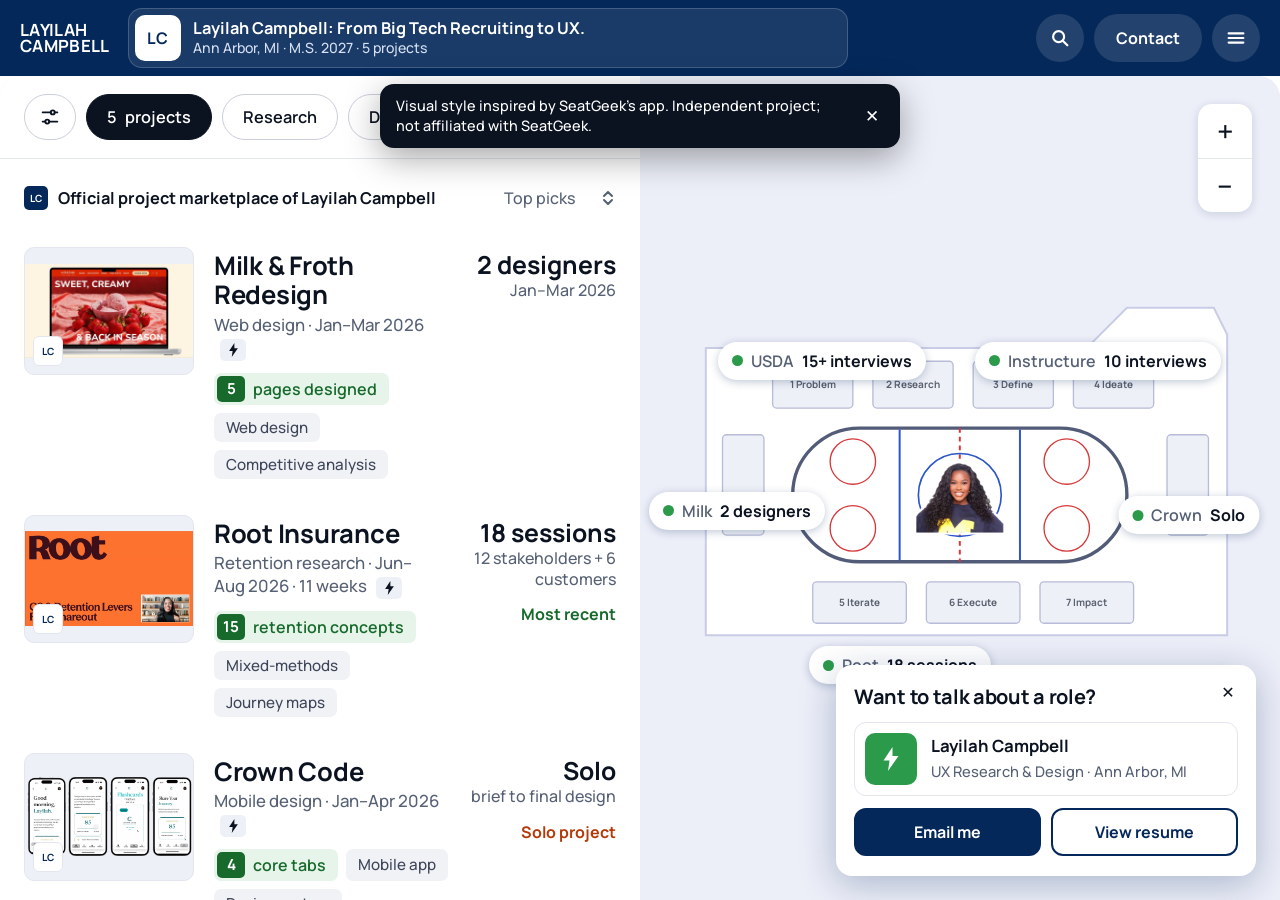
==== index.html @ 2d69c990 "Ticket-marketplace edition inspired by SeatGeek's event page Co-Authored-By: Claude Sonnet 5.5 <nore" ====
<!doctype html>
<html lang="en">
<head>
  <meta charset="utf-8">
  <meta name="viewport" content="width=device-width, initial-scale=1">
  <title>Layilah Campbell: UX Researcher &amp; Designer</title>
  <meta name="description" content="Five UX research and design case studies, shown frame by frame: Milk &amp; Froth, Root Insurance, Crown Code, USDA ACIR and Instructure ElevateED.">
  <meta property="og:type" content="website">
  <meta property="og:site_name" content="Layilah Campbell">
  <meta property="og:title" content="Layilah Campbell: UX Researcher &amp; Designer">
  <meta property="og:description" content="Five UX research and design case studies, shown frame by frame: Milk &amp; Froth, Root Insurance, Crown Code, USDA ACIR and Instructure ElevateED.">
  <meta property="og:image" content="https://layilahnasser.github.io/seatgeekportfolio/assets/img/og-card.jpg">
  <meta property="og:image:width" content="1200">
  <meta property="og:image:height" content="630">
  <meta property="og:image:alt" content="Layilah Campbell, UX research and design portfolio">
  <meta name="twitter:card" content="summary_large_image">
  <meta name="theme-color" content="#04285a">
  <link rel="icon" href="assets/favicon.svg" type="image/svg+xml">
  <link rel="stylesheet" href="css/styles.css">
</head>
<body data-page="home">
  <header id="hud" class="hud"></header>
  <main id="main" tabindex="-1"></main>
  <footer id="footer" class="footer"></footer>
  <script src="js/data.js"></script>
  <script src="js/inline.js"></script>
  <script src="js/main.js"></script>
  <script src="js/pages.js"></script>
</body>
</html>
---- css/styles.css ----
/* ==========================================================================
   Layilah Campbell: UX research and design portfolio
   A calm, neutral dark theme: charcoal surfaces, warm off-white text, one teal accent.
   Fonts (Manrope and Newsreader, SIL Open Font License) are hosted with the site.
   ========================================================================== */

@font-face { font-family: "Manrope"; src: url("../assets/fonts/Manrope-400.woff2") format("woff2"); font-weight: 400; font-display: swap; }
@font-face { font-family: "Manrope"; src: url("../assets/fonts/Manrope-500.woff2") format("woff2"); font-weight: 500; font-display: swap; }
@font-face { font-family: "Manrope"; src: url("../assets/fonts/Manrope-600.woff2") format("woff2"); font-weight: 600; font-display: swap; }
@font-face { font-family: "Manrope"; src: url("../assets/fonts/Manrope-700.woff2") format("woff2"); font-weight: 700; font-display: swap; }
@font-face { font-family: "Newsreader"; src: url("../assets/fonts/Newsreader-400.woff2") format("woff2"); font-weight: 400; font-display: swap; }
@font-face { font-family: "Newsreader"; src: url("../assets/fonts/Newsreader-500.woff2") format("woff2"); font-weight: 500; font-display: swap; }
@font-face { font-family: "Newsreader"; src: url("../assets/fonts/Newsreader-600.woff2") format("woff2"); font-weight: 600; font-display: swap; }

:root {
  --bg: #ffffff; --bg-2: #f6f7f8; --panel: #ffffff; --panel-2: #f6f7f8;
  --line: rgba(20, 23, 26, 0.12); --text: #14171a; --muted: #565d66;
  --pink: #0b6b66; --pink-strong: #0e7c76; --pink-soft: #0b5753;
  --cyan: #0b6b66; --blue: #0b6b66; --blue-strong: #0b5753; --lane-light: #2f6f6a;
  --gold: #b7791f; --wood-1: #d0915a; --wood-2: #8a5a2f;
  --strong: #14171a; --soft: #3a4048; --soft-2: #2a2f35; --bd: #dde0e4;
  --accent: #0b6b66; --gold-text: #7a4b00; --inset: #f6f7f8;
  --why-bg: #eef7f6; --why-bd: #b9dcd8; --why-label: #0b5753;
  --radius: 14px; --maxw: 1160px; --gutter: clamp(16px, 4vw, 40px);
  --font: "Manrope", system-ui, -apple-system, "Segoe UI", sans-serif;
  --script: "Newsreader", Georgia, "Times New Roman", serif;
  --serif: "Newsreader", Georgia, "Times New Roman", serif;
}

*,
*::before,
*::after { box-sizing: border-box; }

html { scroll-behavior: smooth; scroll-padding-top: 84px; }
@media (prefers-reduced-motion: reduce) {
  html { scroll-behavior: auto; }
  *, *::before, *::after { animation-duration: 0.001ms !important; animation-iteration-count: 1 !important; transition-duration: 0.001ms !important; }
}

body {
  margin: 0;
  font-family: var(--font);
  font-size: 17px;
  line-height: 1.6;
  color: var(--text);
  background-color: var(--bg);
  background-image: radial-gradient(ellipse 70% 40% at 50% -10%, rgba(106, 212, 201, 0.07), transparent 70%);
  background-attachment: fixed;
  overflow-x: hidden;
  -webkit-font-smoothing: antialiased;
}

img { max-width: 100%; display: block; }
a { color: var(--cyan); }
h1, h2, h3, h4 { line-height: 1.15; margin: 0 0 0.5em; font-weight: 700; letter-spacing: 0; }
/* Page titles use the logo's neon script */
h1 {
  font-family: var(--script); font-weight: 400; font-size: clamp(2.8rem, 6.5vw, 4.6rem); line-height: 1.05;
  color: var(--strong); -webkit-text-stroke: 0.07em var(--pink); paint-order: stroke fill; text-shadow: var(--neon-pink);
  padding: 0.05em 0.1em 0.1em 0; transform: rotate(-3deg); transform-origin: left center;
}
h1 .todo { -webkit-text-stroke: 0; text-shadow: none; }
h2 { font-size: clamp(1.6rem, 3.4vw, 2.4rem); }
h3 { font-size: 1.15rem; }
p { margin: 0 0 1em; }
.sr-only { position: absolute !important; width: 1px; height: 1px; padding: 0; margin: -1px; overflow: hidden; clip: rect(0, 0, 0, 0); white-space: nowrap; border: 0; }
:focus-visible { outline: 3px solid var(--cyan); outline-offset: 3px; border-radius: 6px; }
main { display: block; outline: none; }
main > * { width: min(var(--maxw), 100% - 2 * var(--gutter)); margin-inline: auto; }

.skip { position: absolute; left: -999px; top: 8px; background: var(--pink); color: var(--strong); padding: 8px 14px; border-radius: 8px; z-index: 100; }
.skip:focus { left: 8px; }

/* Placeholder text — remove by editing js/data.js */
.todo {
  outline: 1.5px dashed var(--pink);
  outline-offset: 1px;
  background: rgba(106, 212, 201, 0.09);
  color: var(--pink-soft);
  border-radius: 4px;
  padding: 0 4px;
}

/* ---------- Buttons, labels ---------- */
.btn {
  display: inline-flex; align-items: center; gap: 8px;
  padding: 12px 22px; border-radius: 999px;
  font: 700 1rem var(--font); text-decoration: none; cursor: pointer;
  border: 2px solid transparent; transition: transform 0.15s, box-shadow 0.2s, background 0.2s;
}
.btn:hover { transform: translateY(-2px); }
.btn--pink { background: var(--pink-strong); color: var(--strong); box-shadow: 0 0 0 0 rgba(106, 212, 201, 0.5), 0 8px 24px rgba(106, 212, 201, 0.35); }
.btn--pink:hover { box-shadow: 0 0 22px rgba(106, 212, 201, 0.7); }
.btn--ghost { border-color: var(--cyan); color: var(--cyan); background: transparent; }
.btn--ghost:hover { background: rgba(126, 224, 214, 0.1); }

.eyebrow { font-weight: 700; text-transform: uppercase; letter-spacing: 0.08em; font-size: 0.95rem; color: var(--cyan); -webkit-text-stroke: 0.12em #06201e; paint-order: stroke fill; text-shadow: 0 0 10px rgba(126, 224, 214, 0.45); margin-bottom: 0.6em; }
.lede { font-size: 1.15rem; color: var(--muted); max-width: 62ch; }
.h-sm { font-size: 1.2rem; text-transform: uppercase; letter-spacing: 0.1em; color: var(--pink-soft); margin: 0 0 1em; }
.h-sm--gap { margin-top: 1.8em; }

/* ---------- Top navigation ---------- */
.hud { position: sticky; top: 0; z-index: 50; padding: 10px var(--gutter); background: linear-gradient(rgba(13, 10, 20, 0.92), rgba(13, 10, 20, 0.75)); backdrop-filter: blur(8px); border-bottom: 1px solid var(--line); }
.hud-bar { display: flex; align-items: center; gap: 10px; max-width: var(--maxw); margin: 0 auto; }
.hud-links { display: flex; gap: 8px; list-style: none; margin: 0; padding: 0; overflow-x: auto; scrollbar-width: none; }
.hud-links::-webkit-scrollbar { display: none; }
.hud-pill {
  display: inline-block; white-space: nowrap; padding: 7px 16px; border-radius: 999px;
  font-weight: 700; font-size: 0.92rem; color: var(--strong); text-decoration: none;
  background: rgba(106, 212, 201, 0.16); border: 2px solid rgba(106, 212, 201, 0.7);
  transition: background 0.2s, border-color 0.2s;
}
.hud-pill:hover { background: rgba(106, 212, 201, 0.35); }
.hud-pill.is-active { background: var(--pink-strong); border-color: var(--pink); box-shadow: 0 0 14px rgba(106, 212, 201, 0.55); }
.hud-status { margin-left: auto; display: inline-flex; align-items: center; gap: 8px; white-space: nowrap; padding: 6px 14px; border-radius: 999px; font-weight: 700; font-size: 0.85rem; color: #f1d9a8; background: rgba(255, 176, 32, 0.12); border: 2px solid var(--gold); }
.hud-status .dot { width: 9px; height: 9px; border-radius: 50%; background: #3dff8b; box-shadow: 0 0 8px #3dff8b; }
@media (max-width: 720px) {
  .hud-status { display: none; }
  .hud { padding-inline: 12px; }
  .hud-bar, .hud-links { gap: 6px; }
  .hud-pill { padding: 5px 9px; font-size: 0.78rem; }
}

/* ---------- Logo (name + title) ---------- */
.logo {
  --size: 44px;
  font-size: var(--size);
  display: inline-grid; grid-template-columns: auto auto; grid-template-areas: "script mark" "title title";
  align-items: end; column-gap: 0.08em; text-decoration: none; line-height: 1;
}
.logo--sm { --size: 30px; }
.logo-script { grid-area: script; display: flex; flex-direction: column; transform: rotate(-8deg); transform-origin: left bottom; }
.logo-first, .logo-last {
  font-family: var(--script); color: var(--strong); font-weight: 400;
  -webkit-text-stroke: 0.075em var(--pink); paint-order: stroke fill; text-shadow: var(--neon-pink);
}
.logo-first { font-size: 0.48em; margin-left: 0.1em; margin-bottom: -0.12em; }
.logo-last { font-size: 1em; padding-right: 0.05em; }
.logo-mark { grid-area: mark; width: 1.15em; height: auto; align-self: center; filter: drop-shadow(0 0 0.06em rgba(106, 212, 201, 0.6)); }
.logo-title {
  grid-area: title; justify-self: end; margin-top: 0.05em;
  font: 700 0.27em/1 var(--font); letter-spacing: 0.02em; text-transform: uppercase; color: var(--cyan);
  -webkit-text-stroke: 0.14em #06201e; paint-order: stroke fill; text-shadow: 0 0 0.3em rgba(126, 224, 214, 0.55);
}

/* ---------- Profile card: photo, school and program ---------- */
.player-card {
  position: relative; margin: 0; width: 100%; max-width: 340px; padding: 14px 16px 34px; text-align: center;
  border-radius: 26px; background: linear-gradient(180deg, #f6f7f8, #f6f7f8);
  border: 3px solid var(--cyan);
  box-shadow: 0 0 0 1px rgba(126, 224, 214, 0.35), 0 0 26px rgba(126, 224, 214, 0.55), 0 0 80px rgba(126, 224, 214, 0.22), inset 0 0 24px rgba(126, 224, 214, 0.14);
}
.pc-school { display: flex; align-items: center; gap: 10px; margin: 0 0 12px; font-weight: 700; font-size: 1.05rem; color: var(--strong); }
.pc-school::before, .pc-school::after { content: ""; flex: 1; height: 2px; background: var(--pink); box-shadow: 0 0 8px var(--pink); }
.pc-photo { aspect-ratio: 1 / 1; overflow: hidden; border: 3px solid var(--pink); border-radius: 14px; background: #f6f7f8; box-shadow: 0 0 16px rgba(106, 212, 201, 0.5); }
.pc-photo img { width: 100%; height: 100%; object-fit: cover; object-position: 50% 25%; }
.pc-info { display: flex; flex-direction: column; gap: 2px; margin-top: 12px; }
.pc-info strong { font-size: 1.15rem; color: var(--strong); }
.pc-info span { font-size: 0.82rem; color: var(--soft); line-height: 1.35; }
.pc-ball { position: absolute; right: -36px; bottom: -44px; width: 76px; height: 76px; filter: drop-shadow(0 8px 12px rgba(0, 0, 0, 0.65)); }
.player-card--about { justify-self: center; max-width: 320px; margin: 0 22px 22px 0; }

/* ---------- Home hero (banner: name + headline left, player card + lane right) ---------- */
.hero {
  position: relative; isolation: isolate; display: grid; grid-template-columns: 1.1fr 0.9fr; align-items: center; gap: 28px;
  min-height: 620px; margin-top: 20px; padding: clamp(28px, 4.5vw, 56px); border-radius: 28px; overflow: hidden;
  border: 1px solid rgba(255, 255, 255, 0.1);
  background:
    radial-gradient(ellipse 60% 70% at 14% 42%, rgba(60, 140, 130, 0.3), transparent 70%),
    linear-gradient(105deg, #f6f7f8 0%, #f6f7f8 55%, #f6f7f8 100%);
}
.hero::before { /* speed streaks behind the headline */
  content: ""; position: absolute; inset: 0; z-index: -1; pointer-events: none;
  background:
    linear-gradient(90deg, transparent, rgba(106, 212, 201, 0.38) 45%, transparent 90%) 8% 56% / 62% 2px no-repeat,
    linear-gradient(90deg, transparent, rgba(60, 140, 130, 0.34) 50%, transparent) 22% 64% / 55% 3px no-repeat,
    linear-gradient(90deg, transparent, rgba(106, 212, 201, 0.25) 50%, transparent) 4% 72% / 60% 1px no-repeat,
    linear-gradient(90deg, transparent, rgba(106, 212, 201, 0.3) 40%, transparent) 30% 38% / 50% 2px no-repeat,
    linear-gradient(90deg, transparent, rgba(60, 140, 130, 0.28) 50%, transparent) 10% 84% / 45% 1px no-repeat;
}
.hero-bg { position: absolute; inset: 0; z-index: -1; overflow: hidden; }
.hero-lane { position: absolute; inset: 0; perspective: 760px; perspective-origin: 90% 0%; }
.hero-lane-plane { position: absolute; left: 93%; bottom: -150px; width: 420px; margin-left: -210px; height: 1250px; transform-origin: 50% 100%; transform: rotateX(70deg); transform-style: preserve-3d; }
.hero-lane-plane::after { content: ""; position: absolute; inset: 0; pointer-events: none; background: linear-gradient(to bottom, rgba(10, 12, 15, 0.85), transparent 14%); }
.hero-lane .pin-spot { width: 18px; height: 18px; left: calc(50% + var(--x) * 30px - 9px); bottom: calc(100% - 230px + var(--r) * 64px - 9px); }
.hero-lane .pin-wrap { width: 54px; height: 158px; left: calc(50% + var(--x) * 30px - 27px); bottom: calc(100% - 230px + var(--r) * 64px); transform: rotateX(-70deg); }
.hero-stats { display: flex; flex-direction: column; margin: 0 0 18px; font: italic 500 0.95rem var(--font); color: rgba(255, 255, 255, 0.9); line-height: 1.5; }
.hero-copy { position: relative; z-index: 2; }
.hero-title {
  max-width: 13em; margin: 0.45em 0 0.4em; padding: 0; transform: none; -webkit-text-stroke: 0; paint-order: normal;
  font-family: var(--font); font-weight: 700; font-size: clamp(2.1rem, 4.7vw, 3.5rem); line-height: 1.08; letter-spacing: 0;
  color: var(--cyan); text-shadow: 0 0 24px rgba(126, 224, 214, 0.3);
}
.hero-tagline { font-size: clamp(1.05rem, 1.7vw, 1.2rem); max-width: 34em; color: var(--strong); margin: 0; }
.hero-ctas { display: flex; flex-wrap: wrap; gap: 12px; margin-top: 1.5em; }
.hero-scene { position: relative; z-index: 2; display: flex; justify-content: center; padding: 0 clamp(70px, 12vw, 150px) 22px 0; }
/* the logo on the hero is just the neon name; the title lives on the player card */
.logo--xl { --size: clamp(54px, 8.4vw, 98px); }
.logo--xl .logo-mark, .logo--xl .logo-title { display: none; }
.logo--xl .logo-script { align-items: flex-start; }
.logo--xl .logo-first { font-size: 0.9em; margin: 0 0 -0.12em 0.05em; }
.logo--xl .logo-last { margin-left: 0.32em; }

@media (max-width: 900px) {
  .hero { grid-template-columns: 1fr; min-height: 0; gap: 36px; padding-bottom: 48px; }
  .hero-bg { top: 52%; } /* keep the lane (and pins) clear of the text on small screens */
  .hero-lane-plane { left: 50%; width: 360px; margin-left: -180px; bottom: -200px; }
  .hero-scene { padding: 0 22px 22px 0; }
}

/* ---------- Sections ---------- */
.section { padding: 56px 0; }
.section-head { margin-bottom: 26px; }
.section-head h2 { margin-bottom: 0.3em; }
.narrow { max-width: 760px; }
.prose p { font-size: 1.1rem; }

/* ---------- Project table (Project / Focus / Approach / Case study) ---------- */
.scoreboard {
  --cols: minmax(270px, 2.2fr) 1.1fr 1.5fr 200px;
  background: linear-gradient(180deg, var(--inset), #f6f7f8); border: 2px solid var(--bd); border-radius: 18px; overflow: hidden;
  box-shadow: 0 20px 60px rgba(0, 0, 0, 0.5), 0 0 40px rgba(60, 140, 130, 0.15);
}
.sb-head, .sb-row { display: grid; grid-template-columns: var(--cols); align-items: center; }
.sb-head { background: rgba(10, 12, 15, 0.85); color: var(--muted); font-size: 0.8rem; text-transform: uppercase; letter-spacing: 0.1em; font-weight: 700; border-bottom: 1px solid var(--line); }
.sb-head > span { padding: 14px 16px; }
.sb-h { display: flex; flex-direction: column; align-items: center; gap: 4px; border-left: 1px solid var(--line); }
.sb-h b { display: grid; place-items: center; width: 26px; height: 26px; border: 2px solid var(--pink); border-radius: 6px; color: var(--strong); font-size: 0.85rem; box-shadow: 0 0 8px rgba(106, 212, 201, 0.5); }
.sb-h small { font-size: 0.72rem; color: var(--strong); letter-spacing: 0.08em; }
.sb-list { list-style: none; margin: 0; padding: 0; }
.sb-row { text-decoration: none; color: var(--text); border-top: 1px solid var(--line); transition: background 0.18s; }
.sb-list li:first-child .sb-row { border-top: 0; }
.sb-list li:nth-child(odd) .sb-row { background: rgba(255, 255, 255, 0.025); }
.sb-row:hover, .sb-row:focus-visible { background: var(--blue-strong); outline: none; }
.sb-row:focus-visible { box-shadow: inset 0 0 0 3px var(--cyan); }
.sb-row > span { padding: 14px 16px; }
.sb-project { display: flex; align-items: center; gap: 14px; }
.sb-ball { flex: none; width: 34px; height: 34px; transition: transform 0.7s cubic-bezier(0.25, 0.6, 0.35, 1); }
.sb-row:hover .sb-ball { transform: translateX(8px) rotate(34deg); } /* rolls sideways: rotation = distance / radius */
.sb-num { flex: none; font-size: 1.25rem; min-width: 1.6em; }
.sb-title { display: flex; flex-direction: column; line-height: 1.3; min-width: 0; }
.sb-title strong { font-size: 1.08rem; }
.sb-title small { color: var(--muted); font-size: 0.88rem; }
.sb-row:hover .sb-title small { color: var(--strong); }
.sb-cell { font-size: 0.98rem; line-height: 1.35; border-left: 1px solid var(--line); align-self: stretch; display: flex; align-items: center; }
.sb-go { display: flex; justify-content: center; }
.sb-btn { display: inline-flex; gap: 8px; align-items: center; white-space: nowrap; padding: 9px 18px; border: 2px solid var(--cyan); border-radius: 999px; color: var(--strong); font-weight: 700; font-size: 0.92rem; transition: background 0.18s, color 0.18s; }
.sb-row:hover .sb-btn { background: #fff; color: #0f1114; border-color: #fff; }
.sb-foot { display: flex; gap: 14px; align-items: center; padding: 12px 18px; font-size: 0.85rem; color: var(--muted); background: rgba(10, 12, 15, 0.85); border-top: 1px solid var(--line); }
.sb-pins { color: var(--pink); letter-spacing: 1px; font-size: 0.7rem; white-space: nowrap; }
@media (max-width: 900px) {
  .sb-head { display: none; }
  .sb-row { grid-template-columns: 1fr; gap: 0; }
  .sb-row > span { padding: 6px 16px; }
  .sb-project { padding-top: 14px !important; }
  .sb-cell { border-left: 0; display: block; font-size: 0.92rem; color: var(--muted); }
  .sb-cell::before { content: attr(data-label) ": "; color: var(--strong); font-weight: 700; }
  .sb-row:hover .sb-cell { color: var(--strong); }
  .sb-go { justify-content: flex-start; padding-bottom: 14px !important; }
  .sb-pins { display: none; }
}

/* ---------- Home link tiles ---------- */
.tablet-row { display: grid; grid-template-columns: repeat(4, 1fr); gap: 14px; }
.tablet {
  display: flex; flex-direction: column; gap: 2px; padding: 18px 18px 20px; border-radius: 14px; text-decoration: none; color: var(--text);
  background: linear-gradient(160deg, #eef0f2, var(--inset)); border: 2px solid var(--bd); transform: perspective(600px) rotateY(0deg);
  transition: transform 0.2s, border-color 0.2s, box-shadow 0.2s;
}
.tablet:hover { border-color: var(--pink); box-shadow: 0 0 20px rgba(106, 212, 201, 0.3); transform: translateY(-3px); }
.tablet-k { font-size: 0.75rem; text-transform: uppercase; letter-spacing: 0.1em; color: var(--pink); font-weight: 700; }
.tablet strong { font-size: 1.3rem; }
.tablet span:last-child { color: var(--muted); font-size: 0.92rem; }
@media (max-width: 860px) { .tablet-row { grid-template-columns: repeat(2, 1fr); } }

/* ---------- Generic page head ---------- */
.page-head { padding: 64px 0 16px; }
.page-head--split { display: grid; grid-template-columns: 1.3fr 0.7fr; gap: 32px; align-items: center; }
.page-head--row { display: flex; flex-wrap: wrap; justify-content: space-between; align-items: flex-end; gap: 20px; }
@media (max-width: 760px) { .page-head--split { grid-template-columns: 1fr; }  }

/* ---------- About ---------- */
.card-grid { display: grid; grid-template-columns: repeat(3, 1fr); gap: 16px; }
.card { padding: 22px; background: var(--panel); border: 1px solid var(--line); border-radius: var(--radius); }
.card p { color: var(--muted); margin: 0; }
.card-k { font-size: 0.85rem; text-transform: uppercase; letter-spacing: 0.08em; font-weight: 700; color: var(--pink) !important; margin-bottom: 6px !important; }
.card-v { font-size: 1.5rem; margin: 0 0 8px; }
.h-md { font-size: clamp(1.5rem, 3vw, 2rem); margin-bottom: 18px; }
.lede--big { font-size: clamp(1.25rem, 2.4vw, 1.6rem); color: var(--text); line-height: 1.4; max-width: 30ch; }
.about-p { color: var(--muted); max-width: 56ch; font-size: 1.08rem; }
.tool-row { display: flex; flex-wrap: wrap; gap: 10px; list-style: none; padding: 0; margin: 0 0 22px; }
.tool-row li { padding: 8px 18px; border-radius: 999px; font-weight: 700; background: var(--panel-2); border: 2px solid var(--cyan); }
.cap-grid { display: grid; grid-template-columns: repeat(2, 1fr); gap: 16px; }
.cap { padding: 22px 24px; background: var(--panel); border: 1px solid var(--line); border-top: 4px solid var(--pink); border-radius: var(--radius); }
.cap h3 { margin-bottom: 8px; }
.cap p { margin: 0; color: var(--muted); }
@media (max-width: 700px) { .cap-grid { grid-template-columns: 1fr; } }
.card-num { display: inline-block; font-weight: 700; color: var(--pink); margin-bottom: 8px; }
.cta-band { display: flex; flex-wrap: wrap; align-items: center; justify-content: space-between; gap: 16px; padding: 28px 32px; margin-block: 24px 64px; border-radius: 18px; background: linear-gradient(90deg, rgba(106, 212, 201, 0.15), rgba(126, 224, 214, 0.1)); border: 1px solid var(--line); }
.cta-band p { margin: 0; font-size: 1.25rem; font-weight: 700; }
@media (max-width: 860px) { .card-grid { grid-template-columns: 1fr; } }

/* ---------- Work ---------- */
.rack { display: grid; grid-template-columns: repeat(auto-fill, minmax(320px, 1fr)); gap: 20px; }
.rack-card { display: flex; flex-direction: column; text-decoration: none; color: var(--text); background: var(--panel); border: 2px solid var(--bd); border-radius: 18px; overflow: hidden; transition: transform 0.2s, border-color 0.2s, box-shadow 0.2s; }
.rack-card:hover, .rack-card:focus-visible { transform: translateY(-4px); border-color: var(--ball); box-shadow: 0 0 26px color-mix(in srgb, var(--ball) 40%, transparent); outline: none; }
.rack-media { position: relative; aspect-ratio: 16 / 9; display: grid; place-items: center; background: radial-gradient(circle at 50% 120%, color-mix(in srgb, var(--ball) 45%, transparent), transparent 60%), var(--inset); }
.rack-media img { position: absolute; inset: 0; width: 100%; height: 100%; object-fit: cover; }
.rack-ball { width: 96px; height: 96px; position: relative; filter: drop-shadow(0 10px 18px rgba(0, 0, 0, 0.6)); transition: transform 0.8s cubic-bezier(0.25, 0.6, 0.35, 1); }
.rack-media img + .rack-ball { position: absolute; right: 14px; bottom: 14px; width: 52px; height: 52px; }
.rack-card:hover .rack-ball { transform: translateX(26px) rotate(31deg); }
.rack-body { padding: 18px 20px 22px; display: flex; flex-direction: column; flex: 1; }
.rack-body h2 { font-size: 1.4rem; margin-bottom: 0.25em; }
.rack-body > p { color: var(--muted); }
.rack-lane { font-size: 0.78rem; text-transform: uppercase; letter-spacing: 0.1em; font-weight: 700; color: var(--ball) !important; margin-bottom: 4px; }
.rack-meta { display: flex; gap: 22px; margin: 4px 0 16px; font-size: 0.9rem; }
.rack-meta dt { color: var(--muted); font-size: 0.75rem; text-transform: uppercase; letter-spacing: 0.08em; }
.rack-meta dd { margin: 0; }
.rack-go { margin-top: auto; font-weight: 700; color: var(--cyan); }
.tags { display: flex; flex-wrap: wrap; gap: 6px; list-style: none; padding: 0; margin: 0 0 12px; }
.tags li { font-size: 0.8rem; font-weight: 600; padding: 3px 10px; border-radius: 999px; background: rgba(255, 255, 255, 0.07); border: 1px solid var(--line); }

/* ---------- Resume ---------- */
.resume-grid { display: grid; grid-template-columns: 1.6fr 0.9fr; gap: 40px; }
.timeline { list-style: none; margin: 0 0 40px; padding: 0 0 0 22px; border-left: 3px solid var(--bd); }
.timeline > li { position: relative; padding: 0 0 26px; }
.timeline > li::before { content: ""; position: absolute; left: -32px; top: 4px; width: 17px; height: 17px; border-radius: 50%; background: var(--pink); box-shadow: 0 0 10px var(--pink); border: 3px solid var(--bg); }
.tl-head { display: flex; flex-wrap: wrap; justify-content: space-between; gap: 6px 16px; }
.tl-head h3, .tl-head h4 { margin: 0; font-size: 1.15rem; }
.tl-dates { font-size: 0.88rem; color: var(--muted); font-weight: 600; }
.tl-org { color: var(--cyan); font-weight: 600; margin: 2px 0 8px; }
.timeline ul { margin: 0; padding-left: 20px; color: var(--muted); }
.skills { align-self: start; position: sticky; top: 90px; padding: 22px; background: var(--panel); border: 1px solid var(--line); border-radius: var(--radius); }
.skill-block h3 { font-size: 0.95rem; margin-bottom: 8px; }
@media (max-width: 860px) { .resume-grid { grid-template-columns: 1fr; } .skills { position: static; } }

/* ---------- Contact ---------- */
.contact-list { margin: 28px 0 0; display: grid; gap: 12px; }
.contact-list > div { display: grid; grid-template-columns: 96px 1fr; gap: 12px; align-items: baseline; padding-bottom: 12px; border-bottom: 1px solid var(--line); }
.contact-list dt { color: var(--muted); font-size: 0.85rem; text-transform: uppercase; letter-spacing: 0.08em; font-weight: 700; }
.contact-list dd { margin: 0; }
.contact-list a { font-weight: 600; word-break: break-word; }

/* ---------- Case study ---------- */
.case-hero { padding: 40px 0 10px; }
.back { display: inline-block; margin-bottom: 24px; font-weight: 700; text-decoration: none; }
.case-title { display: flex; gap: 22px; align-items: center; }
.case-ball { width: 84px; height: 84px; flex: none; filter: drop-shadow(0 0 18px color-mix(in srgb, var(--ball) 60%, transparent)); }
.case-title h1 { margin-bottom: 0.15em; }
.case-meta { display: grid; grid-template-columns: repeat(4, 1fr); gap: 1px; margin: 28px 0; background: var(--line); border-radius: 14px; overflow: hidden; border: 1px solid var(--line); }
.case-meta > div { padding: 14px 16px; background: var(--panel); }
.case-meta dt { font-size: 0.75rem; text-transform: uppercase; letter-spacing: 0.1em; color: var(--muted); font-weight: 700; }
.case-meta dd { margin: 2px 0 0; font-weight: 600; }
@media (max-width: 760px) { .case-meta { grid-template-columns: repeat(2, 1fr); } .case-ball { width: 56px; height: 56px; } }

.case-layout { display: block; padding-bottom: 60px; }

.case-body { min-width: 0; }
.frame { padding: 8px 0 48px; }
.frame + .frame { border-top: 1px solid var(--line); padding-top: 40px; }
.frame-head { display: flex; align-items: center; gap: 14px; flex-wrap: wrap; margin-bottom: 14px; }
.frame-head h2 { margin: 0; }
.frame-no { font-size: 0.75rem; text-transform: uppercase; letter-spacing: 0.1em; font-weight: 700; padding: 4px 10px; border-radius: 8px; color: #0f1114; background: var(--ball); }
.frame h3 { margin-top: 1.4em; color: var(--pink-soft); }
.frame p { max-width: 70ch; }
.callout { font-size: 1.25rem; font-weight: 600; padding: 18px 22px; border-radius: 12px; border-left: 5px solid var(--ball); background: var(--panel); max-width: none !important; }
.method-grid, .decision-grid { display: grid; grid-template-columns: repeat(auto-fit, minmax(220px, 1fr)); gap: 14px; margin: 18px 0; }
.method, .decision { padding: 18px; background: var(--panel); border: 1px solid var(--line); border-radius: 12px; }
.method h3 { margin: 0 0 6px; font-size: 1rem; color: var(--text); }
.method p, .decision p { margin: 0; color: var(--muted); font-size: 0.95rem; }
.decision h4 { margin: 0 0 6px; }
.insights { padding-left: 0; list-style: none; counter-reset: ins; display: grid; gap: 10px; }
.insights li { counter-increment: ins; position: relative; padding: 12px 16px 12px 52px; background: var(--panel); border-radius: 10px; }
.insights li::before { content: counter(ins); position: absolute; left: 14px; top: 11px; width: 26px; height: 26px; display: grid; place-items: center; border-radius: 50%; background: var(--pink-strong); font-weight: 700; font-size: 0.85rem; }
.two-col { display: grid; grid-template-columns: 1fr 1fr; gap: 24px; }
@media (max-width: 760px) { .two-col { grid-template-columns: 1fr; } }
.iterations { list-style: none; padding: 0; margin: 0; display: grid; gap: 22px; }
.iteration { display: grid; grid-template-columns: 1fr 1.1fr; gap: 22px; align-items: start; padding: 18px; background: var(--panel); border-radius: 14px; border: 1px solid var(--line); }
.iteration h3 { margin-top: 0; }
.iteration .shot { margin: 0; }
@media (max-width: 760px) { .iteration { grid-template-columns: 1fr; } }
.shots { display: grid; grid-template-columns: repeat(auto-fit, minmax(260px, 1fr)); gap: 16px; }
.results { display: grid; grid-template-columns: repeat(auto-fit, minmax(150px, 1fr)); gap: 12px; margin-bottom: 20px; }
.result { padding: 18px; border-radius: 12px; text-align: center; background: linear-gradient(160deg, rgba(60, 140, 130, 0.35), rgba(60, 140, 130, 0.1)); border: 1px solid rgba(60, 140, 130, 0.6); }
.result strong { display: block; font-size: 1.8rem; font-weight: 700; }
.result span { color: var(--muted); font-size: 0.85rem; }

.shot { margin: 20px 0; }
.shot img { border-radius: 12px; border: 1px solid var(--line); width: 100%; }
.shot figcaption { margin-top: 8px; font-size: 0.85rem; color: var(--muted); }
.shot-ph { aspect-ratio: 16 / 9; display: grid; place-content: center; text-align: center; gap: 4px; border-radius: 12px; border: 2px dashed rgba(255, 255, 255, 0.16); background: repeating-linear-gradient(135deg, rgba(255, 255, 255, 0.02) 0 12px, transparent 12px 24px), #14171b; color: var(--muted); }
.shot-ph span { font-weight: 700; color: var(--pink-soft); }
.shot-ph small { font-size: 0.8rem; }
.shot--empty figcaption { display: none; }
.shot--hero .shot-ph { aspect-ratio: 21 / 9; }


@media (max-width: 900px) {
        }

/* ---------- Footer ---------- */
.footer { border-top: 1px solid var(--line); padding: 30px var(--gutter) 40px; margin-top: 30px; background: rgba(10, 12, 15, 0.6); }
.footer-inner { max-width: var(--maxw); margin: 0 auto; display: flex; flex-wrap: wrap; align-items: center; justify-content: space-between; gap: 16px; }
.footer p { margin: 0; color: var(--muted); font-size: 0.88rem; }
.footer-links { display: flex; gap: 16px; }

/* ---------- About: story frames ---------- */
.h1-sub { font-size: 0.5em; white-space: nowrap; }
.frame-pill { display: inline-block; margin-bottom: 10px; padding: 4px 12px; border-radius: 8px; font-size: 0.78rem; font-weight: 700; text-transform: uppercase; letter-spacing: 0.1em; color: #0f1114; background: var(--pink); }
.narrow-wide { max-width: 860px; margin-left: max(var(--gutter), calc((100% - var(--maxw)) / 2)); margin-right: auto; }
.path-lead { margin: 0 0 6px; color: var(--muted); font-size: 1.1rem; }
.path-quote { margin: 0 0 18px; padding: 6px 0 6px 24px; border-left: 5px solid var(--pink); }
.path-quote p { margin: 0; font-size: clamp(1.5rem, 3.4vw, 2.3rem); line-height: 1.2; font-weight: 700; color: var(--strong); }
.path-turn { font-size: clamp(1.15rem, 2vw, 1.4rem); color: var(--cyan); font-weight: 600; max-width: 32em; }
.path-extra { color: var(--muted); font-size: 1.08rem; max-width: 40em; }
.edu-grid { display: grid; grid-template-columns: repeat(2, 1fr); gap: 16px; }
.edu { padding: 24px; background: var(--panel); border: 1px solid var(--line); border-top: 4px solid var(--cyan); border-radius: var(--radius); }
.edu h3 { font-size: 1.4rem; margin-bottom: 4px; }
.edu-program { color: var(--cyan); font-weight: 600; margin-bottom: 12px; }
.edu p:last-child { margin: 0; color: var(--muted); }
.more-grid { display: grid; grid-template-columns: repeat(3, 1fr); gap: 16px; margin-bottom: 16px; }
.more { padding: 22px 24px; background: var(--panel); border: 1px solid var(--line); border-radius: var(--radius); }
.more-v { margin: 0; font-size: clamp(2.2rem, 4vw, 3rem); line-height: 1; font-weight: 700; color: var(--cyan); text-shadow: 0 0 18px rgba(126, 224, 214, 0.35); }
.more h3 { margin: 6px 0 8px; font-size: 1.15rem; }
.more p:last-child { margin: 0; color: var(--muted); }
.league { position: relative; display: grid; grid-template-columns: minmax(200px, 0.8fr) 1.2fr; gap: 0; overflow: hidden; border-radius: 20px; background: linear-gradient(120deg, #eef0f2, var(--inset)); border: 2px solid var(--pink); box-shadow: 0 0 30px rgba(106, 212, 201, 0.25); }
.league-photo { margin: 0; min-height: 260px; }
.league-photo img { width: 100%; height: 100%; object-fit: cover; }
.league-body { position: relative; align-self: center; padding: 28px 32px; }
.league-body h3 { font-size: clamp(1.4rem, 2.6vw, 1.9rem); }
.league-body p { color: var(--text); max-width: 32em; }
.league-tie { color: var(--pink-soft) !important; font-weight: 600; margin-bottom: 0; }
.league-ball { position: absolute; right: 22px; bottom: 18px; width: 48px; height: 48px; }
.cta-actions { display: flex; flex-wrap: wrap; gap: 12px; }
@media (max-width: 860px) {
  .edu-grid, .more-grid { grid-template-columns: 1fr; }
  .league { grid-template-columns: 1fr; }
  .league-photo { min-height: 0; aspect-ratio: 16 / 10; }
  .league-body { padding: 22px; }
  .league-ball { display: none; }
}

.path-bridge { margin: 0 0 18px; font-size: 1.15rem; color: var(--strong); font-weight: 600; max-width: 34em; }

/* ---------- Journey map (About, Frame 1) ---------- */
.jmap-wrap { position: relative; margin: 8px 0 28px; }
.jmap { list-style: none; margin: 0; padding: 0; display: grid; grid-template-columns: repeat(var(--n), 1fr); grid-template-rows: auto 110px auto; column-gap: 14px; }
.jline { grid-column: 1 / -1; grid-row: 2; list-style: none; pointer-events: none; z-index: 0; }
.jline svg { display: block; width: 100%; height: 100%; }
.path-section .path-lead, .path-section .path-quote, .path-section .path-bridge, .path-section .path-turn, .path-section .path-extra { max-width: 860px; }
.jstep { display: contents; }
.jcard {
  position: relative; grid-column: var(--i); align-self: stretch; padding: 16px 16px 18px; border-radius: 14px;
  background: var(--panel); border: 1px solid var(--line); border-top: 4px solid var(--pink);
}
.jcard h3 { margin: 0 0 4px; font-size: 1.08rem; color: var(--strong); }
.jorg { margin: 0 0 8px !important; color: var(--cyan); font-weight: 700; font-size: 0.88rem; }
.jcard p:last-child { margin: 0; color: var(--muted); font-size: 0.9rem; line-height: 1.5; }
.jstep--up .jcard { grid-row: 1; margin-bottom: 12px; }
.jstep--down .jcard { grid-row: 3; margin-top: 12px; }
.jstep--up .jcard::after, .jstep--down .jcard::before { content: ""; position: absolute; left: 50%; width: 14px; height: 14px; margin-left: -7px; background: var(--panel); border: 1px solid var(--line); transform: rotate(45deg); }
.jstep--up .jcard::after { bottom: -8px; border-top: 0; border-left: 0; }
.jstep--down .jcard::before { top: -11px; border-bottom: 0; border-right: 0; border-top: 4px solid var(--pink); border-left: 1px solid var(--line); background: var(--panel); }
.jmark { grid-column: var(--i); grid-row: 2; position: relative; z-index: 1; }
.jdot { position: absolute; left: 50%; width: 36px; height: 36px; margin: -18px 0 0 -18px; display: grid; place-items: center; border-radius: 50%; background: #fff; border: 5px solid var(--pink-strong); box-shadow: 0 0 14px rgba(106, 212, 201, 0.6); font-style: normal; }
.jdot b { font-size: 0.85rem; color: #0f1114; }
.jstep--up .jdot { top: 30%; }
.jstep--down .jdot { top: 70%; }
.jstep--now .jdot { border-color: var(--cyan); box-shadow: 0 0 16px rgba(126, 224, 214, 0.7); }
@media (max-width: 1100px) and (min-width: 761px) {
  .jmap { column-gap: 8px; grid-template-rows: auto 90px auto; }
  .jcard { padding: 12px 10px 14px; }
  .jcard h3 { font-size: 0.95rem; }
  .jorg { font-size: 0.78rem; margin-bottom: 6px !important; }
  .jcard p:last-child { font-size: 0.78rem; line-height: 1.45; }
  .jdot { width: 30px; height: 30px; margin: -15px 0 0 -15px; border-width: 4px; }
}
@media (max-width: 760px) {
  .jline { display: none; }
  .jmap { display: block; position: relative; padding-left: 52px; }
  .jmap::before { content: ""; position: absolute; left: 17px; top: 6px; bottom: 6px; width: 5px; border-radius: 3px; background: linear-gradient(to bottom, var(--pink), var(--cyan)); }
  .jstep { display: flex; flex-direction: column; position: relative; margin-bottom: 18px; }
  .jstep .jcard { margin: 0 !important; }
  .jstep .jcard::before, .jstep .jcard::after { display: none; }
  .jmark { display: contents; }
    .jdot { top: 30px !important; left: -33px; }
}

/* ---------- Frame strip (case study progress scorecard) ---------- */
.fstrip-nav { position: sticky; top: 59px; z-index: 6; margin: 6px 0 26px; }
.fstrip { list-style: none; margin: 0; padding: 0; display: grid; grid-template-columns: repeat(7, 1fr); border: 2px solid var(--bd); border-radius: 14px; overflow: hidden; background: #ffffff; box-shadow: 0 8px 24px rgba(0, 0, 0, 0.45); }
.fcell { border-left: 1px solid var(--line); }
.fcell:first-child { border-left: 0; }
.fcell a { display: block; text-align: center; text-decoration: none; color: var(--muted); }
.fn { display: block; padding: 6px 4px; font-size: 0.76rem; text-transform: uppercase; letter-spacing: 0.06em; font-weight: 700; background: #0f1114; white-space: nowrap; overflow: hidden; text-overflow: ellipsis; }
.fm { display: grid; place-items: center; height: 44px; font-weight: 700; font-size: 1.5rem; }
.fcell[data-state="todo"] .fm::before { content: "\2013"; color: #7b8088; }
.fcell[data-state="done"] .fm::before { content: "X"; color: var(--pink); text-shadow: 0 0 10px rgba(106, 212, 201, 0.6); }
.fcell[data-state="done"] a { color: var(--strong); }
.fcell[data-state="now"] { background: var(--blue-strong); }
.fcell[data-state="now"] .fn { background: #0a4f4b; color: var(--strong); }
.fcell[data-state="now"] .fm::before { content: "\25B8"; color: var(--strong); font-size: 1.2rem; }
.fcell a:hover { background: rgba(255, 255, 255, 0.06); }
.fcell[data-state="now"] a:hover { background: transparent; }
@media (max-width: 700px) { .fl { display: none; } .fn { font-size: 0.85rem; } .fm { height: 36px; } }

/* ---------- Next-project panel (end of a case study) ---------- */
.strike-panel { position: relative; overflow: hidden; margin-top: 28px; padding: 44px 24px 38px; text-align: center; border-radius: 22px; border: 2px solid var(--pink); background: radial-gradient(ellipse 60% 90% at 50% 0%, rgba(106, 212, 201, 0.28), transparent 70%), var(--inset); box-shadow: 0 0 34px rgba(106, 212, 201, 0.3); }
.strike-panel .sp-big { margin: 0; font-family: var(--script); font-weight: 400; font-size: clamp(3.6rem, 10vw, 6.4rem); line-height: 1; color: var(--strong); -webkit-text-stroke: 0.07em var(--pink); paint-order: stroke fill; text-shadow: var(--neon-pink), 0 0 50px var(--pink); padding: 0 0.1em 0.08em; transform: scale(0.85); transition: transform 0.45s cubic-bezier(0.2, 1.6, 0.4, 1); }
.strike-panel p { margin: 10px auto 22px; color: var(--soft-2); font-size: 1.1rem; max-width: 40em; }
.sp-btns { display: flex; gap: 12px; justify-content: center; flex-wrap: wrap; }
.strike-panel.is-hit .sp-big { transform: scale(1) rotate(-3deg); }
@media (prefers-reduced-motion: reduce) { .strike-panel .sp-big { transition: none; } }

/* ---------- Stat readouts under the home photo card ---------- */
.hero-card-col { display: flex; flex-direction: column; align-items: stretch; width: 100%; max-width: 340px; }
.statbar { display: grid; grid-auto-flow: column; grid-auto-columns: 1fr; margin: 30px 0 0; border: 2px solid var(--bd); border-radius: 14px; overflow: hidden; background: #ffffff; }
.statbar-i { padding: 12px 8px; text-align: center; border-left: 1px solid var(--line); }
.statbar-i:first-child { border-left: 0; }
.statbar dd { margin: 0; font-size: 1.6rem; font-weight: 700; line-height: 1.1; color: var(--cyan); text-shadow: 0 0 12px rgba(126, 224, 214, 0.4); }
.statbar dt { margin-top: 2px; font-size: 0.7rem; text-transform: uppercase; letter-spacing: 0.08em; color: var(--muted); font-weight: 700; }

/* leave room for the sticky nav + frame strip when jumping to a frame */
html:has(body[data-page="project"]) { scroll-padding-top: 160px; }

/* Final Design gallery */
.design-block { margin: 0 0 30px; }
.design-label { margin: 0 0 10px; color: var(--strong) !important; font-size: 1.15rem; }
.design-shots { display: grid; gap: 14px; }
.design-shots--multi { grid-template-columns: 2fr 1fr; align-items: start; }
.design-shots .shot { margin: 0; }
.design-shots .shot--full img { width: 100%; max-height: none; background: transparent; }
@media (max-width: 700px) { .design-shots--multi { grid-template-columns: 1fr; } }
/* Video and embeds */
.shot--video video { display: block; width: 100%; max-height: 640px; border-radius: 12px; border: 1px solid var(--line); background: #000; }
.shot--embed .embed-wrap { position: relative; aspect-ratio: 16 / 9; border-radius: 12px; overflow: hidden; border: 1px solid var(--line); background: #000; }
.shot--embed iframe { position: absolute; inset: 0; width: 100%; height: 100%; border: 0; }

/* Several phone screens side by side (cover) */
.shot--phones { padding: 28px 18px; }
.shot--phones img { width: min(1000px, 100%); border-radius: 0; box-shadow: none; }
.rack-media img.rack-img--contain { object-fit: contain; padding: 14px 10px 0; }

/* ---------- Concise research layout ---------- */
.glance { font-size: 1.15rem; margin: 0 0 12px; }
.chips { list-style: none; display: flex; flex-wrap: wrap; gap: 8px; padding: 0; margin: 0 0 16px; }
.chip { background: #f6f7f8; border: 1px solid #3a4048; border-radius: 999px; padding: 6px 14px; font-size: 0.95rem; color: var(--strong); }
.glance-grid { display: grid; gap: 14px; margin: 8px 0 16px; align-items: start; }
.glance-grid--2 { grid-template-columns: repeat(2, 1fr); }
.glance-grid--3 { grid-template-columns: repeat(3, 1fr); }
.glance-grid .shot { margin: 0; }
.obj-grid { list-style: none; display: grid; grid-template-columns: repeat(2, 1fr); gap: 12px; padding: 0; margin: 0 0 12px; }
.obj-grid li { background: var(--panel); border: 2px solid var(--bd); border-radius: 14px; padding: 14px 16px; font-weight: 600; }
.obj-grid .card-num { display: block; color: var(--cyan, var(--accent)); margin-bottom: 4px; }
.concept-grid { display: grid; grid-template-columns: repeat(auto-fit, minmax(170px, 1fr)); gap: 12px; margin: 8px 0 16px; }
.concept { margin: 0; background: var(--panel); border: 2px solid var(--bd); border-radius: 14px; overflow: hidden; display: flex; flex-direction: column; }
.concept-img .shot { margin: 0; border: 0; border-radius: 0; padding: 0; }
.concept figcaption { padding: 10px 12px; display: grid; gap: 6px; font-size: 0.95rem; }
.concept .heard { background: #f6f7f8; border-radius: 8px; padding: 6px 8px; font-size: 0.85rem; }
.more { margin-top: 14px; border: 2px solid var(--bd); border-radius: 12px; background: rgba(255,255,255,0.02); }
.more > summary { cursor: pointer; padding: 10px 16px; font-weight: 700; color: var(--cyan, var(--accent)); }
.more > summary:focus-visible { outline: 3px solid var(--gold-text); outline-offset: 2px; }
.more-body { padding: 0 16px 16px; }
@media (max-width: 700px) { .glance-grid--2, .glance-grid--3, .obj-grid { grid-template-columns: 1fr; } }
.contrib { border: 2px solid var(--cyan, var(--accent)); border-radius: 14px; padding: 12px 16px; background: var(--panel); margin: 0 0 12px; }
.contrib b { color: var(--cyan, var(--accent)); font-size: 0.8rem; letter-spacing: 0.1em; text-transform: uppercase; }
.contrib p { margin: 4px 0 0; font-weight: 600; }
.goal-mini { background: var(--panel); border: 2px solid var(--bd); border-radius: 14px; padding: 14px 16px; font-weight: 600; }
.goal-mini .card-num { display: block; color: var(--cyan, var(--accent)); margin-bottom: 4px; }
.obj-grid--3 { grid-template-columns: repeat(3, 1fr); }
.design-grid { display: grid; grid-template-columns: repeat(2, 1fr); gap: 16px; margin: 8px 0 8px; align-items: start; }
.design-cell { min-width: 0; }
.design-cell .design-label { margin: 0 0 6px; font-size: 1rem; }
.design-cell .shot { margin: 0; }
.design-cell .shot img { max-height: 460px; width: 100%; object-fit: cover; object-position: top; }
.design-cell .shot--missing, .design-cell .shot .missing { min-height: 0; }
.hint { font-size: 0.9rem; color: var(--text-dim, var(--soft)); margin: 0 0 12px; }
@media (max-width: 700px) { .obj-grid--3, .design-grid { grid-template-columns: 1fr; } }
.doc-list { list-style: none; display: flex; flex-wrap: wrap; gap: 14px 22px; padding: 0; margin: 0 0 14px; }
.doc-list li { display: grid; gap: 4px; }
.doc-list span { font-size: 0.9rem; color: var(--text-dim, var(--soft)); }
.phone-row { display: grid; grid-template-columns: repeat(auto-fit, minmax(150px, 1fr)); gap: 16px; align-items: start; padding: 22px 18px; }
.shot--rowwrap { background: radial-gradient(circle at 50% 120%, color-mix(in srgb, var(--ball) 35%, transparent), transparent 70%), var(--inset); }
.phone-row .shot { margin: 0; background: transparent; border: 0; padding: 0; }
.phone-row .shot img { width: 100%; max-height: 560px; object-fit: contain; }
.phone-row .shot--empty .shot-ph { min-height: 320px; }
.phone-row .shot--phone { min-width: 0; padding: 0; background: transparent; display: block; }
.phone-row .shot--phone img { width: 100%; box-shadow: none; border-radius: 14px; }
.phone-row .shot--empty .shot-ph { aspect-ratio: 9 / 16; min-height: 0; overflow: hidden; padding: 8px; font-size: 0.8rem; word-break: break-word; }
.phone-row .shot--empty .shot-ph .ph-file { font-size: 0.7rem; }

/* Ball is the lane number (My Work cards) */
.rack-head { display: flex; align-items: center; gap: 14px; margin-bottom: 10px; }
.rack-head h2 { margin: 0; }
.rack-head .rack-lane { margin: 0 0 2px; }
.rack-ballwrap { position: relative; flex: none; width: 54px; height: 54px; display: block; }
.rack-ballwrap .rack-ball { position: absolute; inset: 0; width: 100%; height: 100%; transition: transform 0.6s cubic-bezier(0.25, 0.6, 0.35, 1); filter: drop-shadow(0 6px 10px rgba(0, 0, 0, 0.55)); }
.rack-num { position: absolute; inset: 0; display: grid; place-items: center; padding-top: 14px; font-size: 1.15rem; font-weight: 700; color: #f6f7f8; pointer-events: none; }
.rack-card:hover .rack-ballwrap .rack-ball, .rack-card:focus-visible .rack-ballwrap .rack-ball { transform: rotate(240deg); }
@media (prefers-reduced-motion: reduce) { .rack-ballwrap .rack-ball { transition: none; } }

.rack-ballwrap .rack-ball { border-radius: 50%; background: radial-gradient(circle at 32% 28%, rgba(255,255,255,0.6) 0 6%, transparent 18%), radial-gradient(circle at 40% 35%, color-mix(in srgb, var(--ball) 70%, #fff), var(--ball) 55%, color-mix(in srgb, var(--ball) 55%, #000)); position: absolute; }
.rack-ballwrap .rack-ball i { position: absolute; width: 13%; height: 13%; border-radius: 50%; background: #f6f7f8; box-shadow: inset 0 1px 2px #000; }
.rack-ballwrap .rack-ball i:nth-child(1) { left: 36%; top: 26%; }
.rack-ballwrap .rack-ball i:nth-child(2) { left: 54%; top: 22%; }
.rack-ballwrap .rack-ball i:nth-child(3) { left: 46%; top: 42%; }
.rack-num { padding-top: 16px; }
.rack-ballwrap { width: 58px; height: 58px; }
.rack-ballwrap .rack-ball i { width: 11%; height: 11%; }
.rack-ballwrap .rack-ball i:nth-child(1) { left: 38%; top: 15%; }
.rack-ballwrap .rack-ball i:nth-child(2) { left: 53%; top: 12%; }
.rack-ballwrap .rack-ball i:nth-child(3) { left: 46%; top: 27%; }
.rack-num { padding-top: 26px; font-size: 1.05rem; }
.case-intro { max-width: 62ch; margin: 12px 0 0; font-size: 1.05rem; line-height: 1.6; color: var(--text); }
.callout-label { display: block; font-size: 0.8rem; letter-spacing: 0.12em; text-transform: uppercase; color: var(--cyan, var(--accent)); margin-bottom: 4px; }
.obj-grid .obj-title { display: block; font-size: 1.1rem; margin-bottom: 4px; }
.obj-grid .obj-text { display: block; font-weight: 400; color: var(--text-dim, var(--soft)); }
.obj-grid--three { grid-template-columns: repeat(3, 1fr); }
@media (max-width: 700px) { .obj-grid--three { grid-template-columns: 1fr; } }

/* My Work: featured three + slim rows */
.rack-head h3 { margin: 0; font-size: 1.35rem; line-height: 1.15; }
.work-label { display: flex; align-items: center; gap: 12px; margin: 0 0 12px; font-size: 0.85rem; letter-spacing: 0.14em; text-transform: uppercase; color: var(--gold-text); }
.work-label::after { content: ""; flex: 1; height: 2px; background: linear-gradient(90deg, rgba(255, 210, 74, 0.4), transparent); }
.work-label--more { color: var(--cyan, var(--accent)); margin-top: 36px; }
.work-label--more::after { background: linear-gradient(90deg, rgba(126, 224, 214, 0.4), transparent); }
.rack--featured { grid-template-columns: repeat(auto-fill, minmax(300px, 1fr)); }
.rack--featured .rack-card { border-color: color-mix(in srgb, var(--ball) 55%, var(--bd)); box-shadow: 0 0 28px color-mix(in srgb, var(--ball) 22%, transparent); }
.rack--featured .rack-media { aspect-ratio: 16 / 9; }
.work-rows { display: grid; gap: 12px; }
.work-row { display: grid; grid-template-columns: 150px 1fr auto; gap: 18px; align-items: center; background: #f6f7f8; border: 2px solid var(--bd); border-radius: 16px; padding: 12px 18px 12px 12px; text-decoration: none; color: var(--text); transition: border-color 0.2s; }
.work-row:hover, .work-row:focus-visible { border-color: var(--ball); outline: none; }
.work-row-img { height: 84px; border-radius: 10px; overflow: hidden; background: var(--inset); }
.work-row-img img { width: 100%; height: 100%; object-fit: cover; object-position: top; display: block; }
.work-row-tx { display: flex; align-items: center; gap: 14px; min-width: 0; }
.work-row-tx h3 { margin: 0; font-size: 1.3rem; }
.work-row-tx p { margin: 0; }
.work-row-tx .rack-lane { margin: 0 0 2px; }
.work-row-go { font-weight: 700; color: var(--cyan, var(--accent)); white-space: nowrap; }
.work-row:hover .rack-ballwrap .rack-ball { transform: rotate(240deg); }
@media (max-width: 800px) { .work-row { grid-template-columns: 90px 1fr; } .work-row-go { display: none; } .work-row-img { height: 64px; } }

/* Design system layout */
.ds-h { display: flex; align-items: center; gap: 10px; margin: 28px 0 12px; font-size: 1.25rem; }
.ds-h small { font-size: 0.85rem; font-weight: 400; color: var(--muted); }
.ds-n { display: inline-grid; place-items: center; width: 28px; height: 28px; border-radius: 50%; background: var(--cyan, var(--accent)); color: #0f1114; font-size: 0.9rem; font-weight: 700; }
.ds-ramp { margin: 0 0 14px; }
.ds-ramp h4 { margin: 0 0 6px; font-size: 0.95rem; color: var(--text); }
.ds-row { list-style: none; display: grid; grid-template-columns: repeat(auto-fit, minmax(62px, 1fr)); gap: 4px; padding: 0; margin: 0; }
.ds-sw { background: var(--sw); color: var(--on); border-radius: 8px; padding: 14px 6px 6px; min-height: 64px; display: flex; flex-direction: column; justify-content: flex-end; font-size: 0.7rem; line-height: 1.2; border: 1px solid rgba(255, 255, 255, 0.14); word-break: break-word; }
.ds-sw b { font-size: 0.78rem; }
.ds-tokens { display: grid; grid-template-columns: repeat(auto-fit, minmax(300px, 1fr)); gap: 14px; }
.ds-card { background: var(--panel); border: 2px solid var(--bd); border-radius: 14px; padding: 14px; }
.ds-card h4 { margin: 0 0 10px; font-size: 1rem; }
.ds-trow { margin-bottom: 10px; }
.ds-trow p { margin: 0 0 4px; font-size: 0.8rem; letter-spacing: 0.08em; text-transform: uppercase; color: var(--muted); }
.ds-row--s { grid-template-columns: repeat(auto-fit, minmax(54px, 1fr)); }
.ds-row--s .ds-sw { min-height: 52px; padding-top: 10px; font-size: 0.62rem; }
.ds-row--s .ds-sw b { font-size: 0.66rem; }
.ds-comp { display: grid; gap: 14px; }
.newpages { display: grid; grid-template-columns: repeat(auto-fit, minmax(320px, 1fr)); gap: 16px; }
.newpage .shot img { max-height: 460px; object-fit: cover; object-position: top; width: 100%; }

/* Competitor analysis */
.comp { margin: 14px 0 18px; }
.comp h3 { margin: 0 0 6px; }
.comp-cards { display: grid; grid-template-columns: repeat(auto-fit, minmax(220px, 1fr)); gap: 12px; margin: 10px 0 16px; }
.comp-card { background: var(--panel); border: 2px solid var(--bd); border-radius: 14px; padding: 14px 16px; }
.comp-card small { display: block; font-weight: 700; letter-spacing: 0.1em; font-size: 0.72rem; text-transform: uppercase; color: var(--cyan, var(--accent)); }
.comp-card h4 { margin: 2px 0 6px; font-size: 1.1rem; }
.comp-card p { margin: 0; font-size: 0.95rem; }
.comp-wrap { position: relative; overflow-x: auto; margin-bottom: 14px; }
.comp-table { width: 100%; border-collapse: separate; border-spacing: 0; background: var(--panel); border: 2px solid var(--bd); border-radius: 14px; overflow: hidden; min-width: 520px; }
.comp-table caption { text-align: left; font-weight: 700; letter-spacing: 0.1em; text-transform: uppercase; font-size: 0.8rem; color: var(--cyan, var(--accent)); padding: 0 0 8px; caption-side: top; }
.comp-table th, .comp-table td { padding: 10px 12px; text-align: center; border-bottom: 1px solid var(--bd); font-size: 0.95rem; }
.comp-table thead th { font-size: 0.85rem; color: var(--muted); }
.comp-table tbody th { text-align: left; font-weight: 600; color: var(--text); }
.comp-table tr:last-child th, .comp-table tr:last-child td { border-bottom: 0; }
.comp-table td.yes { color: var(--accent); font-weight: 700; font-size: 1.15rem; }
.comp-table td.no { color: var(--muted); }
.comp-us { background: rgba(198, 242, 74, 0.12); color: #c6f24a !important; }
.comp-wrap:focus-visible { outline: 3px solid var(--gold-text); outline-offset: 2px; }

.ds-type { display: flex; justify-content: center; }
.ds-type .shot { margin: 0; width: auto; max-width: 100%; }
.ds-type .shot img { width: auto; max-width: 100%; max-height: 560px; margin: 0 auto; display: block; }
@media (max-width: 380px) { .hud { padding-inline: 8px; } .hud-bar, .hud-links { gap: 4px; } .hud-pill { padding: 5px 7px; font-size: 0.74rem; } }
body { overflow-x: clip; }
.work-row { grid-template-columns: 150px minmax(0, 1fr) auto; }
@media (max-width: 800px) { .work-row { grid-template-columns: 90px minmax(0, 1fr); } }
@media (max-width: 340px) { .hud-links { flex-wrap: wrap; } .hud-pill { padding: 4px 6px; font-size: 0.7rem; } }

.design-cell--phones { grid-column: 1 / -1; }
.design-cell--phones .phone-row { grid-template-columns: repeat(auto-fill, minmax(190px, 230px)); justify-content: center; padding: 18px 12px; }
.design-cell--phones .phone-row .shot--phone img { height: 460px; width: 100%; object-fit: cover; object-position: top; max-height: none; cursor: zoom-in; }
.design-cell--phones .phone-row figcaption { font-size: 0.8rem; }

.design-cell--phones .phone-row { align-items: start; }
.design-cell--phones .phone-row .shot--phone img { height: auto; max-height: none; object-fit: contain; }

.mode-h { display: flex; align-items: center; gap: 10px; margin: 26px 0 8px; font-size: 0.85rem; letter-spacing: 0.14em; text-transform: uppercase; color: var(--cyan, var(--accent)); }
.mode-h::after { content: ""; flex: 1; height: 2px; background: linear-gradient(90deg, rgba(126, 224, 214, 0.4), transparent); }
.ds-dark .shot img { cursor: zoom-in; width: 100%; }

/* Impact "strikes" */
.strikes-h { margin: 22px 0 10px; font-size: 0.85rem; letter-spacing: 0.14em; text-transform: uppercase; color: var(--gold-text); }
.strikes { list-style: none; counter-reset: s; display: grid; gap: 12px; padding: 0; margin: 0 0 14px; }
.strike { position: relative; display: grid; grid-template-columns: 64px 1fr; gap: 16px; align-items: center; padding: 14px 18px 14px 14px; border-radius: 16px; background: linear-gradient(90deg, rgba(106, 212, 201, 0.16), rgba(106, 212, 201, 0.03) 60%), var(--panel); border: 2px solid #3a4048; border-left: 6px solid var(--pink, #6ad4c9); box-shadow: 0 0 24px rgba(106, 212, 201, 0.12); }
.strike-x { display: grid; place-items: center; width: 56px; height: 56px; border-radius: 12px; font-family: Damion, cursive; font-size: 2.6rem; line-height: 1; color: var(--pink, #6ad4c9); background: #f6f7f8; border: 2px solid var(--pink, #6ad4c9); text-shadow: 0 0 14px rgba(106, 212, 201, 0.8); box-shadow: inset 0 0 12px rgba(106, 212, 201, 0.25); }
.strike-n { display: block; font-size: 0.72rem; font-weight: 700; letter-spacing: 0.14em; text-transform: uppercase; color: var(--cyan, var(--accent)); }
.strike h4 { margin: 2px 0 4px; font-size: 1.15rem; color: var(--strong); }
.strike p { margin: 0; font-size: 1rem; color: var(--text); line-height: 1.5; }
@media (max-width: 560px) { .strike { grid-template-columns: 48px 1fr; gap: 12px; } .strike-x { width: 46px; height: 46px; font-size: 2.1rem; } }

/* ---------- Case study glance boxes + Start here ---------- */
.glance-boxes { list-style: none; margin: 0 0 24px; padding: 0; display: grid; grid-template-columns: repeat(4, 1fr); gap: 10px; }
.glance-boxes li { background: var(--panel); border: 1px solid var(--line); border-radius: 12px; padding: 12px 14px; }
.glance-boxes b { display: block; margin-bottom: 4px; color: var(--gold-text); font-size: 0.72rem; letter-spacing: 0.12em; text-transform: uppercase; }
.glance-boxes span { color: var(--soft-2); font-size: 0.92rem; line-height: 1.45; }
.start-box { display: grid; grid-template-columns: 1fr 2fr; gap: 22px; align-items: start; background: var(--panel); border: 1px solid var(--line); border-radius: 18px; padding: 22px; }
.start-box h2 { margin: 0 0 8px; font-size: 1.5rem; }
.start-box p { margin: 0 0 10px; color: var(--soft); line-height: 1.5; }
.start-tags { display: flex; flex-wrap: wrap; gap: 8px; }
.start-tags span { border: 1px solid var(--cyan); color: var(--cyan); border-radius: 999px; padding: 3px 12px; font-size: 0.82rem; }
.start-list { list-style: none; margin: 0; padding: 0; display: grid; gap: 8px; }
.start-list a { display: flex; gap: 12px; align-items: center; background: var(--bg-2); border: 1px solid var(--line); border-radius: 12px; padding: 10px 14px; color: inherit; text-decoration: none; }
.start-list a:hover, .start-list a:focus-visible { border-color: var(--cyan); }
.start-n { flex: none; width: 30px; height: 30px; border-radius: 50%; background: #fff; color: #0f1114; font-weight: 800; display: grid; place-items: center; border: 4px solid var(--pink-strong); }
.start-t strong { display: block; color: var(--strong); }
.start-t span { color: var(--soft); font-size: 0.85rem; }
@media (max-width: 900px) { .start-box { grid-template-columns: 1fr; } }
@media (max-width: 520px) { .glance-boxes { grid-template-columns: 1fr; } }

/* ---------- Lightbox ---------- */
.shot img[data-lb] { cursor: zoom-in; }
.shot img[data-lb]:focus-visible { outline: 3px solid var(--cyan); outline-offset: 3px; }
.lightbox { border: 0; padding: 0; width: 100vw; height: 100vh; max-width: none; max-height: none; background: rgba(10, 12, 15, 0.94); color: var(--strong); }
.lightbox::backdrop { background: rgba(10, 12, 15, 0.8); }
.lightbox[open] { display: flex; flex-direction: column; }
.lb-bar { display: flex; justify-content: flex-end; gap: 10px; padding: 12px 16px; }
.lb-bar button { border: 2px solid var(--cyan); background: transparent; color: var(--cyan); border-radius: 999px; padding: 6px 16px; font: inherit; font-weight: 700; cursor: pointer; }
.lb-bar button:hover, .lb-bar button:focus-visible { background: var(--cyan); color: #0f1114; }
.lb-stage { flex: 1; min-height: 0; overflow: auto; display: grid; place-items: center; padding: 0 16px; }
.lb-stage img { max-width: 100%; max-height: 100%; object-fit: contain; background: #fff0; }
.lightbox.lb-actual .lb-stage { place-items: start center; }
.lightbox.lb-actual .lb-stage img { max-width: none; max-height: none; }
.lb-cap { margin: 0; padding: 10px 20px 16px; text-align: center; color: var(--soft); font-size: 0.95rem; }

/* ---------- Expand all details bar ---------- */
.expand-bar { display: flex; flex-wrap: wrap; align-items: center; justify-content: space-between; gap: 10px 16px; margin: 0 0 18px; color: var(--soft); font-size: 0.92rem; }
.expand-all { border: 2px solid var(--cyan); background: transparent; color: var(--cyan); border-radius: 999px; padding: 6px 16px; font: inherit; font-weight: 700; cursor: pointer; }
.expand-all:hover, .expand-all:focus-visible { background: var(--cyan); color: #0f1114; }

/* Lighter case study header */
.glance-boxes { grid-template-columns: repeat(3, 1fr); margin-bottom: 18px; }
.glance-boxes li { padding: 10px 14px; }
.glance-boxes span { line-height: 1.35; font-size: 0.9rem; }
.case-meta { margin: 20px 0 12px; }
.case-meta > div { padding: 10px 16px; }
.case-meta dd { line-height: 1.3; font-size: 0.98rem; }
@media (max-width: 700px) { .glance-boxes { grid-template-columns: 1fr; } }
@media (max-width: 520px) { .glance-boxes { grid-template-columns: 1fr; } }

/* ---------- About: accessibility note ---------- */
.a11y-note { margin: 0 0 16px; padding: 22px 24px; background: var(--panel); border: 1px solid var(--line); border-left: 4px solid var(--cyan); border-radius: var(--radius, 16px); }
.a11y-note h3 { margin: 0 0 8px; font-size: 1.2rem; }
.a11y-note p { margin: 0 0 10px; color: var(--soft); }
.a11y-note ul { margin: 0; padding-left: 20px; color: var(--soft-2); display: grid; gap: 4px; }

/* ---------- Before/after: what changed and why ---------- */
.cmp-why { margin-top: 10px; padding: 12px 14px; background: var(--why-bg); border: 1px solid var(--why-bd); border-radius: 12px; }
.cmp-why b { display: block; margin-bottom: 4px; color: var(--why-label); font-size: 0.8rem; letter-spacing: 0.1em; text-transform: uppercase; }
.cmp-why p { margin: 0; color: var(--soft-2); line-height: 1.5; }


.start-tags a { border: 1px solid var(--accent); color: var(--accent); border-radius: 999px; padding: 3px 12px; font-size: 0.82rem; text-decoration: none; }
.start-tags a:hover, .start-tags a:focus-visible { background: var(--accent); color: var(--bg); }
.a11y-note { margin-top: 18px; scroll-margin-top: 90px; }

.expand-bar { justify-content: space-between !important; gap: 12px 18px !important; padding: 12px 16px; background: var(--panel); border: 1px solid var(--bd); border-radius: 12px; font-size: 1rem !important; }
.expand-bar p { margin: 0; color: var(--soft-2); }

/* ---------- Header pill link, Start here badge ---------- */
a.hud-status { text-decoration: none; }
a.hud-status:hover, a.hud-status:focus-visible { background: rgba(255, 176, 32, 0.28); outline: none; }
a.hud-status:focus-visible { box-shadow: 0 0 0 3px #ecc98a; }
.start-badge { display: inline-block; margin-left: 12px; padding: 3px 14px; vertical-align: middle; border-radius: 999px; background: var(--pink-strong); color: #fff; font-size: 0.8rem; font-weight: 700; letter-spacing: 0.08em; text-transform: uppercase; box-shadow: 0 0 14px rgba(106, 212, 201, 0.45); }
@media (max-width: 1000px) { .hud-long { display: none; } }
@media (min-width: 861px) { a.hud-status { display: inline-block; } }
@media (max-width: 860px) { a.hud-status { display: none; } }

.grid-caption { max-width: none !important; width: 100%; margin: 8px 0 0; color: var(--soft); font-size: 0.95rem; text-align: center; }
.pull-quote { margin: 22px auto; max-width: 52rem; padding: 20px 26px; background: var(--panel); border-left: 4px solid var(--pink); border-radius: 12px; }
.pull-quote blockquote { margin: 0; }
.pull-quote blockquote p { margin: 0; font-size: 1.35rem; line-height: 1.45; color: var(--strong); font-weight: 600; }
.pull-quote figcaption { margin-top: 8px; color: var(--soft); font-size: 0.95rem; }

.screen-reasons { display: grid; grid-template-columns: repeat(2, 1fr); gap: 10px 14px; margin: 0 0 18px; }
.screen-reasons > div { background: var(--panel); border: 1px solid var(--bd); border-radius: 12px; padding: 12px 14px; }
.screen-reasons dt { margin: 0 0 4px; color: var(--strong); font-weight: 700; }
.screen-reasons dd { margin: 0; color: var(--soft-2); font-size: 0.95rem; line-height: 1.5; }
@media (max-width: 700px) { .screen-reasons { grid-template-columns: 1fr; } }

/* ==========================================================================
   General theme: calm and neutral (overrides for the earlier decorative styles)
   ========================================================================== */
*, *::before, *::after { -webkit-text-stroke: 0 !important; text-shadow: none !important; }
h1 { font-family: var(--script); font-weight: 500; letter-spacing: -0.015em; transform: none; padding: 0; paint-order: normal; }
h2 { font-family: var(--script); font-weight: 500; letter-spacing: -0.01em; }
.eyebrow { color: var(--cyan); letter-spacing: 0.12em; font-size: 0.85rem; }

/* Top bar */
.hud { background: rgba(15, 17, 20, 0.92); }
.hud-pill { border-radius: 999px; }
.hud-pill:hover { background: rgba(255, 255, 255, 0.08); }
.hud-pill.is-active { background: var(--pink-strong); border-color: transparent; box-shadow: none; }

/* Logo: monogram and name */
.logo { display: inline-flex; align-items: center; gap: 0.7em; font-size: var(--size); line-height: 1.1; text-decoration: none; }
.logo-mono { display: inline-grid; place-items: center; width: 1.55em; height: 1.55em; border-radius: 50%; background: var(--pink-strong); color: #fff; font: 700 0.5em var(--font); letter-spacing: 0.04em; flex: none; }
.logo-text { display: flex; flex-direction: column; }
.logo-name { font: 500 0.62em var(--script); color: var(--strong); letter-spacing: -0.01em; }
.logo-title { font: 600 0.3em var(--font); letter-spacing: 0.12em; text-transform: uppercase; color: var(--cyan); text-align: left; margin: 0.2em 0 0; }
.logo--xl { --size: clamp(46px, 7vw, 76px); }
.logo--xl .logo-title { display: block; }
.logo--xl .logo-mono { display: none; }
.logo--sm { --size: 30px; }

/* Home hero: simple two-column intro */
.hero { background: var(--panel); border: 1px solid var(--line); box-shadow: none; min-height: 0; }
.hero::before { display: none; }
.hero-title { color: var(--strong); font-family: var(--script); font-weight: 500; letter-spacing: -0.015em; }
.hero-scene { padding: 0 0 0 0; }
.hero-stats { color: var(--soft); font-style: normal; font-size: 0.95rem; }

/* Profile card */
.player-card { background: var(--panel-2); border: 1px solid var(--line); border-radius: 22px; box-shadow: none; padding: 16px 16px 20px; }
.pc-school::before, .pc-school::after { background: var(--bd); box-shadow: none; height: 1px; }
.pc-school { font-weight: 600; font-size: 0.95rem; color: var(--soft); }
.pc-photo { border: 0; border-radius: 14px; box-shadow: none; }
.player-card--about { margin: 0; }

/* Buttons and badges: no glow */
.btn--pink { box-shadow: none; color: #fff; }
.btn--pink:hover { box-shadow: none; background: #0b6c67; }
.btn--ghost:hover { background: rgba(255, 255, 255, 0.06); }
.statbar { border-color: var(--bd); }
.statbar dd { color: var(--cyan); }
.start-badge { box-shadow: none; }

/* Next-project panel at the end of a case study */
.strike-panel { background: var(--panel); border: 1px solid var(--line); box-shadow: none; border-radius: 18px; }
.strike-panel .sp-big { font-family: var(--script); font-weight: 500; font-size: clamp(2rem, 5vw, 3.2rem); transform: none !important; letter-spacing: -0.015em; color: var(--strong); padding: 0; }
.strike-panel.is-hit .sp-big { transform: none; }

/* Outcome check marks and the section strip */
.strike-x { font-family: var(--font); font-size: 1.6rem; font-weight: 700; color: var(--cyan); }
.fcell[data-state="done"] .fm::before { content: "\2713"; color: var(--cyan); }
.fcell[data-state="now"] .fm::before { content: "\2022"; }
.fcell[data-state="now"] { background: var(--blue-strong); }
.fstrip { box-shadow: none; background: var(--panel); }

/* Project color dots */
.ball, .sb-ball, .case-ball, .rack-ball { filter: none !important; }

.hud-pill { background: transparent; border: 1px solid var(--bd); font-weight: 600; }
.hud-pill.is-active { border-color: transparent; }

/* Project number badges: flat color circles, no bowling-ball holes or hover rolling */
.rack-ballwrap .rack-ball { background: var(--ball); box-shadow: none; filter: none; }
.rack-ballwrap .rack-ball i { display: none; }
.rack-card:hover .rack-ball, .rack-card:focus-visible .rack-ball, .rack-card:hover .rack-ballwrap .rack-ball, .rack-card:focus-visible .rack-ballwrap .rack-ball, .work-row:hover .rack-ballwrap .rack-ball, .sb-row:hover .sb-ball { transform: none; }
.rack-card, .rack--featured .rack-card { box-shadow: none; }
.rack-card:hover, .rack-card:focus-visible { box-shadow: none; transform: translateY(-3px); }
.case-ball { width: 26px; height: 26px; align-self: start; margin-top: 0.55em; }
@media (max-width: 760px) { .case-ball { width: 20px; height: 20px; } }
.sb-h b { display: none; }
.sb-h small { font-size: 0.8rem; color: var(--muted); letter-spacing: 0.1em; }
.sb-h { align-items: flex-start; }
.rack-num, .rack-ballwrap .rack-num { padding-top: 0; font-size: 1.05rem; }

/* ==========================================================================
   Clean layer: white, calm, image-led. One teal accent.
   ========================================================================== */
body { background: #fff; color: var(--text); font-family: var(--font); }
h1, h2, h3, .h-md { font-family: var(--serif); font-weight: 500; letter-spacing: -0.015em; color: var(--text); -webkit-text-stroke: 0 !important; text-shadow: none !important; transform: none !important; }
.eyebrow { font: 700 .78rem var(--font); letter-spacing: .14em; text-transform: uppercase; color: var(--pink); -webkit-text-stroke: 0 !important; text-shadow: none !important; }
a:focus-visible, button:focus-visible, summary:focus-visible { outline: 3px solid var(--text); outline-offset: 3px; }
.ball, .rack-ballwrap, .sb-ball, .logo-mono { display: none !important; }
.hud { position: sticky; top: 0; z-index: 50; background: rgba(255,255,255,.94); backdrop-filter: blur(10px); border-bottom: 1px solid var(--line); padding: 8px var(--gutter); }
.hud-pill { background: transparent; border: 0; color: var(--text); font-weight: 600; box-shadow: none; border-radius: 8px; }
.hud-pill:hover { background: var(--bg-2); } .hud-pill.is-active { background: var(--text); color: #fff; box-shadow: none; }
.footer { background: var(--bg-2); border-top: 1px solid var(--line); }
.btn--pink { background: var(--pink-strong); color: #fff; box-shadow: none; } .btn--pink:hover { background: #0b5753; box-shadow: none; }
.btn--ghost { border-color: var(--text); color: var(--text); } .btn--ghost:hover { background: var(--bg-2); }
.frame-no { background: var(--text); color: #fff; box-shadow: inset 4px 0 0 var(--ball); padding-left: 14px; }
.player-card, [class*="player-card"] { box-shadow: 0 6px 24px rgba(0,0,0,.1) !important; }
.page-head h1 { font-size: clamp(2.2rem, 5vw, 3.6rem); line-height: 1.05; }

main > .cl-hero, main > .cl-work, main > .cl-about { width: min(var(--maxw), 100% - 2 * var(--gutter)); margin-inline: auto; }
.cl-hero { padding: clamp(48px, 9vw, 120px) 0 clamp(36px, 6vw, 72px); max-width: 880px; margin-inline: auto 0 !important; margin-left: max(var(--gutter), calc((100% - var(--maxw)) / 2)) !important; }
.cl-eyebrow { margin: 0 0 18px; font: 700 .78rem var(--font); letter-spacing: .14em; text-transform: uppercase; color: var(--pink); }
.cl-hero h1 { margin: 0 0 20px; font-size: clamp(2.8rem, 7.4vw, 5.6rem); line-height: 1; }
.cl-lede { margin: 0 0 28px; max-width: 36em; font-size: clamp(1.1rem, 1.8vw, 1.3rem); line-height: 1.55; color: var(--soft); }
.cl-ctas { display: flex; flex-wrap: wrap; gap: 12px; margin-bottom: 40px; }
.cl-btn { display: inline-flex; align-items: center; min-height: 48px; padding: 0 24px; border-radius: 999px; background: var(--text); color: #fff; font: 700 .95rem var(--font); text-decoration: none; border: 2px solid var(--text); }
.cl-btn:hover { background: var(--pink-strong); border-color: var(--pink-strong); } .cl-btn--line { background: transparent; color: var(--text); } .cl-btn--line:hover { background: var(--bg-2); color: var(--text); border-color: var(--text); }
.cl-stats { display: flex; flex-wrap: wrap; gap: 14px 44px; margin: 0; padding-top: 26px; border-top: 1px solid var(--line); }
.cl-stats div { display: flex; flex-direction: column-reverse; } .cl-stats dd { margin: 0; font: 500 2.4rem/1 var(--serif); } .cl-stats dt { font-size: .85rem; color: var(--muted); font-weight: 600; margin-top: 4px; }

.cl-work { padding: 20px 0 clamp(40px, 6vw, 80px); } .cl-work h2 { margin: 0 0 22px; font-size: clamp(1.8rem, 3.4vw, 2.6rem); }
.cl-grid { list-style: none; margin: 0; padding: 0; display: grid; grid-template-columns: repeat(2, 1fr); gap: 40px 28px; }
.cl-card { display: flex; flex-direction: column; gap: 14px; } .cl-card--lead { grid-column: 1 / -1; display: grid; grid-template-columns: 1.3fr 1fr; gap: 32px; align-items: center; }
.cl-card-img { display: block; aspect-ratio: 16 / 10; background: var(--bg-2); border: 1px solid var(--line); border-radius: 14px; overflow: hidden; } .cl-card-img img { width: 100%; height: 100%; object-fit: contain; transition: transform .4s; } .cl-card:hover .cl-card-img img { transform: scale(1.025); }
.cl-meta { margin: 0 0 6px; font: 700 .76rem var(--font); letter-spacing: .12em; text-transform: uppercase; color: var(--pink); }
.cl-card h3 { margin: 0 0 8px; font-size: clamp(1.5rem, 2.4vw, 2rem); line-height: 1.1; } .cl-card--lead h3 { font-size: clamp(2rem, 3.6vw, 3rem); }
.cl-card h3 a { color: var(--text); text-decoration: none; } .cl-card h3 a:hover { text-decoration: underline; text-underline-offset: 5px; }
.cl-card-tx p { margin: 0 0 12px; color: var(--soft); line-height: 1.5; } .cl-card-tx .cl-meta { color: var(--pink); }
.cl-more { font: 700 .92rem var(--font); color: var(--text); text-underline-offset: 5px; }
.cl-about { display: grid; grid-template-columns: 220px 1fr; gap: 36px; align-items: center; padding: clamp(32px, 5vw, 56px); margin-bottom: 40px; background: var(--bg-2); border-radius: 22px; }
.cl-about img { width: 100%; aspect-ratio: 1; object-fit: cover; object-position: center 12%; border-radius: 50%; } .cl-about h2 { margin: 0 0 10px; font-size: clamp(1.7rem, 3vw, 2.4rem); } .cl-about p { margin: 0 0 18px; max-width: 38em; line-height: 1.55; color: var(--soft); }
@media (max-width: 800px) { .cl-card--lead { grid-template-columns: 1fr; gap: 14px; } .cl-grid { grid-template-columns: 1fr; } .cl-about { grid-template-columns: 1fr; } .cl-about img { max-width: 160px; } }
@media (prefers-reduced-motion: reduce) { .cl-card-img img { transition: none; } }

/* light-theme fixes for leftover dark literals */
.rack-lane { color: var(--muted) !important; }
.frame-pill { background: var(--pink-strong); color: #fff; }
.chip, .concept .heard { background: var(--bg-2); border-color: var(--bd); color: var(--text); }
.fstrip { background: #fff; box-shadow: 0 4px 14px rgba(0,0,0,.08); }
.fn { background: var(--bg-2); color: var(--text); }
.fcell[data-state="now"] { background: var(--pink-strong); }
.fcell[data-state="now"] .fn { background: var(--pink-strong); color: #fff; }
.fcell[data-state="now"] .fm::before { color: #fff; }
.fcell[data-state="todo"] .fm::before { color: #6b727b; }
.fcell[data-state="done"] .fm::before { text-shadow: none; }
.fcell a:hover { background: rgba(0,0,0,.05); }
.ds-n { background: var(--pink-strong); color: #fff; }
.jdot b { color: #fff; }
.lb-bar button:hover, .lb-bar button:focus-visible, .expand-all:hover, .expand-all:focus-visible { background: var(--text); color: #fff; }
.work-row-tx .rack-lane, .rack-head .rack-lane { color: var(--muted) !important; }

/* ---- Design update: nav, hero image, proof row, case-study order, progress ---- */
.hud { padding: 0; }
.nv-bar { max-width: var(--maxw); margin: 0 auto; padding: 14px var(--gutter); display: flex; align-items: center; justify-content: space-between; gap: 16px; flex-wrap: wrap; }
.nv-brand { font: 500 1.45rem var(--serif); letter-spacing: -.01em; color: var(--text); text-decoration: none; }
.nv-nav ul { display: flex; align-items: center; gap: 6px 26px; list-style: none; margin: 0; padding: 0; flex-wrap: wrap; }
.nv-link { display: inline-block; padding: 8px 0; font: 600 .95rem var(--font); color: var(--soft); text-decoration: none; border-bottom: 2px solid transparent; }
.nv-link:hover { color: var(--text); border-bottom-color: var(--line); } .nv-link.is-active { color: var(--text); border-bottom-color: var(--text); }
.nv-cta { display: inline-flex; align-items: center; min-height: 40px; padding: 0 20px; border-radius: 999px; background: var(--text); color: #fff; font: 700 .9rem var(--font); text-decoration: none; border: 2px solid var(--text); }
.nv-cta:hover { background: var(--pink-strong); border-color: var(--pink-strong); } .nv-cta.is-active { box-shadow: 0 0 0 3px #fff, 0 0 0 5px var(--text); }
.fstrip-nav { top: 66px; }
@media (max-width: 640px) { .nv-bar { padding: 10px var(--gutter); } .nv-brand { font-size: 1.2rem; } .nv-nav ul { gap: 4px 16px; } .fstrip-nav { top: 100px; } }

main > .cl-hero { max-width: none; margin-left: auto !important; display: grid; grid-template-columns: 1.05fr 1fr; gap: clamp(24px, 5vw, 64px); align-items: center; padding: clamp(36px, 6vw, 80px) 0 clamp(20px, 3vw, 36px); width: min(var(--maxw), 100% - 2 * var(--gutter)); }
.cl-hero h1 { font-size: clamp(2.6rem, 6vw, 4.8rem); }
.cl-hero-fig { margin: 0; } .cl-hero-fig a { display: block; border-radius: 18px; overflow: hidden; border: 1px solid var(--line); box-shadow: 0 18px 50px rgba(20,23,26,.14); } .cl-hero-fig img { display: block; width: 100%; aspect-ratio: 4 / 3; object-fit: cover; transition: transform .5s; } .cl-hero-fig a:hover img { transform: scale(1.03); }
.cl-hero-fig figcaption { margin-top: 10px; font: italic 400 .92rem var(--serif); color: var(--muted); }
@media (max-width: 860px) { main > .cl-hero { grid-template-columns: 1fr; } }
main > .cl-proof { width: min(var(--maxw), 100% - 2 * var(--gutter)); margin: 0 auto clamp(30px, 5vw, 56px); padding: 26px 0; border-top: 1px solid var(--line); border-bottom: 1px solid var(--line); display: grid; grid-template-columns: auto 1fr; gap: 20px 56px; align-items: center; }
.cl-proof .cl-stats { border: 0; padding: 0; gap: 14px 40px; } .cl-proof .cl-stats dd { font-size: 3rem; } 
.cl-facts { list-style: none; margin: 0; padding: 0; display: grid; grid-template-columns: repeat(3, 1fr); gap: 20px; } .cl-facts li { display: flex; flex-direction: column; gap: 4px; } .cl-facts b { font: 500 1.9rem/1 var(--serif); color: var(--pink); } .cl-facts span { font-size: .92rem; line-height: 1.4; color: var(--soft); }
.cl-with { grid-column: 1 / -1; margin: 0; padding-top: 16px; border-top: 1px dashed var(--line); font-size: .92rem; color: var(--muted); } .cl-with b { color: var(--text); }
@media (max-width: 860px) { main > .cl-proof { grid-template-columns: 1fr; } .cl-facts { grid-template-columns: 1fr; } }
.cl-work { padding-top: 0; }

/* case study: image first, compact facts */
.case-hero .shot--hero { margin: 22px 0 18px; }
.case-meta { margin-top: 0; }
.fprog { position: absolute; left: 0; bottom: 0; height: 3px; width: 0; background: var(--pink-strong); z-index: 3; pointer-events: none; }
.fstrip-nav { position: sticky; }
.nv-bar { width: min(var(--maxw), 100% - 2 * var(--gutter)); padding-inline: 0; }
main > .cl-hero { margin-left: auto !important; margin-right: auto !important; }
.cl-hero-fig img { aspect-ratio: auto; object-fit: contain; background: #ff7133; }
.case-hero .shot--hero img { max-height: 440px; width: 100%; object-fit: cover; object-position: top; }
.case-hero .shot--hero.shot--phone img, .case-hero .shot--hero img[src*="crown"] { object-fit: contain; background: #f6f7f8; }
.cl-stats div { flex-direction: column; }

/* Full-width project bands */
.cl-work { display: block; }
.cl-work h2 { margin-bottom: 8px; }
.cl-band { display: grid; grid-template-columns: 1.25fr 1fr; gap: clamp(24px, 5vw, 64px); align-items: center; padding: clamp(28px, 4vw, 52px) 0; border-top: 1px solid var(--line); }
.cl-band.is-flip .cl-band-img { order: 2; }
.cl-band-img { display: block; aspect-ratio: 16 / 10; border-radius: 18px; overflow: hidden; border: 1px solid var(--line); background: var(--bg-2); }
.cl-band-img img { width: 100%; height: 100%; object-fit: cover; transition: transform .5s; }
.cl-band:hover .cl-band-img img { transform: scale(1.025); }
.cl-band-img img[src*="crown"], .cl-band-img img[src*="milk"] { object-fit: contain; }
.cl-band-tx h3 { margin: 0 0 12px; font: 500 clamp(2rem, 3.8vw, 3.2rem)/1.05 var(--serif); }
.cl-band-tx h3 a { color: var(--text); text-decoration: none; } .cl-band-tx h3 a:hover { text-decoration: underline; text-underline-offset: 6px; }
.cl-band-tx p { margin: 0 0 14px; color: var(--soft); line-height: 1.55; font-size: 1.05rem; }
.cl-band-tx .cl-result { padding-left: 14px; border-left: 3px solid var(--pink-strong); font-size: .98rem; }
@media (max-width: 800px) { .cl-band { grid-template-columns: 1fr; } .cl-band.is-flip .cl-band-img { order: 0; } }
@media (prefers-reduced-motion: reduce) { .cl-band-img img { transition: none; } }
.cl-band-img img[src*="root"] { object-fit: contain; background: #ff7133; }

/* ---- Creative home: handwriting, research wall, process line ---- */
@font-face { font-family: "Caveat"; src: url("[data-uri]") format("woff2"); font-weight: 700; font-display: swap; }
main > .cl-hero { grid-template-columns: 1fr 1.02fr; align-items: center; padding-top: clamp(50px, 6vw, 84px); }
.cl-hero-tx { position: relative; }
.cl-hi { position: absolute; top: -40px; left: 0; margin: 0; font: 700 1.7rem/1 "Caveat", cursive; color: #a33a18; transform: rotate(-2deg); display: flex; align-items: flex-start; gap: 4px; }
.cl-hi svg { width: 52px; height: 36px; margin-top: 12px; }
.cl-ux { position: relative; white-space: nowrap; } .cl-ux svg { position: absolute; left: -2%; bottom: -.12em; width: 104%; height: .22em; color: var(--pink-strong); }
.cl-hero h1 { margin-top: 6px; }
.cl-board { position: relative; height: clamp(380px, 38vw, 470px); border-radius: 22px; background: var(--bg-2) radial-gradient(#d6dade 1.3px, transparent 1.3px) 0 0 / 22px 22px; border: 1px solid var(--line); overflow: hidden; }
.cl-board-k { position: absolute; left: 24px; top: 18px; margin: 0; font: 700 .75rem var(--font); letter-spacing: .14em; text-transform: uppercase; color: var(--pink); z-index: 1; }
.cl-board ul { list-style: none; margin: 0; padding: 0; }
.sn { position: absolute; left: var(--x); top: var(--y); width: 28%; min-width: 130px; padding: 12px 12px 10px; cursor: grab; touch-action: none; user-select: none; transform: rotate(var(--r)); box-shadow: 0 2px 3px rgba(0,0,0,.2), 0 10px 18px rgba(0,0,0,.14); transition: box-shadow .2s; color: #2a2620; }
.sn.is-lift { cursor: grabbing; box-shadow: 0 4px 6px rgba(0,0,0,.2), 0 22px 30px rgba(0,0,0,.22); }
.sn i { position: absolute; left: 50%; top: -7px; width: 14px; height: 14px; margin-left: -7px; border-radius: 50%; background: #d92d20; box-shadow: 0 2px 3px rgba(0,0,0,.35); }
.sn b { display: block; font: 500 2.2rem/1 var(--serif); margin-bottom: 2px; } .sn span { display: block; font: 700 .86rem/1.3 var(--font); } .sn .sn-t { font-size: 1.05rem; margin-top: 4px; } .sn small { display: block; margin-top: 8px; font: 500 .74rem var(--font); color: #3a362f; }
.sn--y { background: #f7e07a; } .sn--g { background: #b9dfa4; } .sn--p { background: #f4b6c6; } .sn--b { background: #a9d1f0; } .sn--o { background: #f7c28b; }
.cl-drag { position: absolute; right: 22px; bottom: 14px; margin: 0; font: 700 1.2rem "Caveat", cursive; color: #a33a18; transform: rotate(-2deg); }
@media (max-width: 860px) { .cl-hi { position: static; margin-bottom: 8px; } .cl-board { height: 520px; } .sn { width: 40%; } }
main > .cl-proof { margin-bottom: 0; border-bottom: 0; } .cl-proof .cl-stats { justify-content: space-between; width: 100%; }
.cl-process { width: min(var(--maxw), 100% - 2 * var(--gutter)); margin: 0 auto clamp(30px, 5vw, 60px); padding-top: 34px; border-top: 1px solid var(--line); }
.cl-process h2 { margin: 0 0 4px; font-size: clamp(1.6rem, 3vw, 2.2rem); } .cl-sub { margin: 0 0 26px; color: var(--muted); }
.cl-steps { --p: 0%; position: relative; list-style: none; margin: 0 0 18px; padding: 0; display: grid; grid-template-columns: repeat(7, 1fr); }
.cl-steps::before { content: ""; position: absolute; left: calc(100% / 14); right: calc(100% / 14); top: 15px; height: 5px; border-radius: 3px; background: var(--bd); }
.cl-steps::after { content: ""; position: absolute; left: calc(100% / 14); top: 15px; height: 5px; border-radius: 3px; background: var(--pink-strong); width: calc((100% - 100% / 7) * var(--p) / 100%); transition: width .3s; }
.cl-steps li { position: relative; z-index: 1; }
.cl-step { all: unset; box-sizing: border-box; width: 100%; display: flex; flex-direction: column; align-items: center; gap: 10px; cursor: pointer; padding-bottom: 6px; }
.cl-dot { width: 36px; height: 36px; border-radius: 50%; display: grid; place-items: center; background: #fff; border: 3px solid var(--bd); font: 700 .85rem var(--font); color: var(--muted); transition: all .2s; }
.is-done .cl-dot { border-color: var(--pink-strong); color: var(--pink-strong); } .is-on .cl-dot { background: var(--pink-strong); border-color: var(--pink-strong); color: #fff; box-shadow: 0 0 0 7px rgba(14,124,118,.18); }
.cl-lbl { font: 700 .72rem var(--font); letter-spacing: .1em; text-transform: uppercase; color: var(--muted); } .is-on .cl-lbl { color: var(--text); }
.cl-step:hover .cl-dot { border-color: var(--pink-strong); } .cl-step:focus-visible { outline: 3px solid var(--text); outline-offset: 4px; border-radius: 10px; }
.cl-panel { padding: 18px 22px; border-radius: 14px; background: #14171a; color: #fff; max-width: 760px; } .cl-panel b { display: block; font: 700 .72rem var(--font); letter-spacing: .14em; text-transform: uppercase; color: #7fe0d6; margin-bottom: 4px; } .cl-panel p { margin: 0; line-height: 1.55; font-size: 1.02rem; }
@media (max-width: 640px) { .cl-lbl { font-size: .6rem; letter-spacing: .04em; } .cl-dot { width: 30px; height: 30px; } .cl-steps::before, .cl-steps::after { top: 12px; } }
@media (prefers-reduced-motion: reduce) { .cl-steps::after, .cl-dot, .sn { transition: none; } }
main > .cl-proof { display: block; } .cl-proof .cl-stats { display: flex; justify-content: space-between; }
@media (max-width: 860px) { main > .cl-hero { grid-template-columns: 1fr; } .cl-board { height: 500px; } .sn { width: 42%; } .cl-hi { position: static; margin-bottom: 8px; } }
@media (max-width: 860px) { .sn { left: min(var(--x), 54%); } }
.cl-board { height: clamp(460px, 47vw, 580px); }
.sn--pol { background: #fbfaf5; padding: 8px 8px 10px; width: 27%; } .sn--pol img { display: block; width: 100%; aspect-ratio: 1; object-fit: cover; object-position: center 14%; pointer-events: none; }
.sn--pol .pol-c { margin-top: 8px; text-align: center; font: 700 1.25rem/1 "Caveat", cursive; color: #1d2a5a; }
@media (max-width: 860px) { .cl-board { height: 680px; } .sn--pol { width: 46%; } }
/* sticker portrait */
.sn--stk { width: 34%; min-width: 150px; padding: 0; background: none; box-shadow: none; filter: drop-shadow(0 2px 2px rgba(0,0,0,.3)) drop-shadow(0 12px 14px rgba(0,0,0,.2)); }
.sn--stk img { display: block; width: 100%; height: auto; pointer-events: none; }
.sn--stk i { display: none; }
.tp { position: absolute; top: -8px; width: 56px; height: 20px; background: linear-gradient(100deg, rgba(240,226,176,.9), rgba(250,243,210,.7) 50%, rgba(240,226,176,.9)); box-shadow: 0 1px 2px rgba(0,0,0,.3); z-index: 2; pointer-events: none; }
.tp--l { left: 6%; transform: rotate(-24deg); } .tp--r { right: 6%; transform: rotate(22deg); }
.stk-hand { position: absolute; right: -4%; bottom: 2%; display: flex; align-items: flex-end; gap: 2px; font: 700 1.35rem/1 "Caveat", cursive; color: #a33a18; transform: rotate(-5deg); background: rgba(255,255,255,.92); padding: 2px 8px; border-radius: 6px; } .stk-hand svg { width: 22px; height: 18px; }
.stk-star { position: absolute; left: -2%; top: 18%; font-size: 1.4rem; color: #e6a817; transform: rotate(-12deg); } .stk-star--2 { left: auto; right: -3%; top: 8%; font-size: 1rem; color: #0e7c76; }
@media (max-width: 860px) { .sn--stk { width: 52%; } }
.sn--stk { width: 40%; }
.stk-hand { right: auto; left: -8%; bottom: 14%; transform: rotate(-6deg); flex-direction: row-reverse; box-shadow: 0 1px 3px rgba(0,0,0,.25); }
.stk-hand svg { transform: scaleX(-1) rotate(10deg); }
@media (max-width: 860px) { .sn--stk { width: 56%; } }
.stk-hand { flex-direction: column; align-items: center; left: -6%; bottom: -2%; gap: 0; padding: 4px 10px 4px; } .stk-hand svg { width: 26px; height: 34px; margin-bottom: -2px; transform: rotate(-6deg); }
.cl-dot { border-color: #8b939c; } .cl-steps::before { background: #8b939c; height: 3px; top: 16px; } .cl-steps::after { height: 3px; top: 16px; } .cl-step:hover .cl-dot { border-color: var(--pink-strong); }
@media (max-width: 640px) { .cl-steps::before, .cl-steps::after { top: 13px; } }
.stk-hand { left: auto; right: 6%; bottom: -40px; }
main > .cl-hero { padding-bottom: clamp(36px, 5vw, 64px); } .cl-process { margin-top: 0; }
main > .cl-proof { display: block; padding: 22px 0; margin-bottom: 8px; }
.cl-proof .cl-stats { display: flex; justify-content: flex-start; gap: 14px clamp(40px, 8vw, 120px); }
.cl-proof .cl-stats div { flex-direction: column; }
.cl-facts2 { display: flex; gap: 44px; margin: 0 0 20px; } .cl-facts2 div { display: flex; flex-direction: column; } .cl-facts2 dd { margin: 0; font: 500 2.4rem/1 var(--serif); } .cl-facts2 dt { margin-top: 4px; font: 600 .85rem var(--font); color: var(--muted); }
.lg { display: inline-block; margin: 0 .22em; vertical-align: -.2em; line-height: 1; }
.lg img { display: block; height: 1.25em; width: auto; }
.lg:nth-of-type(1) img { height: 1.2em; }

/* ==========================================================================
   Ticket-marketplace layer (inspired by SeatGeek's app): navy header, event pill,
   filter chips, listing rows with badges, venue-style map with pins
   ========================================================================== */
:root { --navy: #04285a; --navy-2: #0b3a78; --sg-green: #176a2c; --sg-orange: #b33a0a; --sg-ink: #0b1220; --sg-gray: #566074; --sg-line: #e3e6ee; --sg-bg: #eceef8; --sg-blue: #1a56db; }
body { background: #fff; color: var(--sg-ink); font-family: "Manrope", system-ui, sans-serif; }
.hud { position: sticky; top: 0; z-index: 60; padding: 0; background: var(--navy); border: 0; backdrop-filter: none; }
.sg-bar { position: relative; max-width: none; margin: 0; padding: 0 20px; height: 76px; display: flex; align-items: center; gap: 18px; color: #fff; }
.sg-brand { display: flex; flex-direction: column; font: 800 1.05rem/.95 "Manrope", sans-serif; letter-spacing: .02em; color: #fff; text-decoration: none; flex: none; }
.sg-event { flex: 1; min-width: 0; max-width: 720px; display: flex; align-items: center; gap: 12px; padding: 6px 16px 6px 6px; border-radius: 14px; background: rgba(255,255,255,.09); border: 1px solid rgba(255,255,255,.18); color: #fff; text-decoration: none; }
.sg-event:hover { background: rgba(255,255,255,.15); }
.sg-av { flex: none; width: 46px; height: 46px; border-radius: 10px; background: #fff; color: var(--navy); display: grid; place-items: center; font: 800 1rem "Manrope", sans-serif; }
.sg-et { min-width: 0; display: flex; flex-direction: column; } .sg-et b { font: 700 1.02rem/1.2 "Manrope", sans-serif; white-space: nowrap; overflow: hidden; text-overflow: ellipsis; } .sg-et small { font: 500 .88rem "Manrope", sans-serif; color: #d6e0f2; white-space: nowrap; overflow: hidden; text-overflow: ellipsis; }
.sg-right { margin-left: auto; display: flex; align-items: center; gap: 10px; flex: none; }
.sg-ic { all: unset; box-sizing: border-box; cursor: pointer; width: 48px; height: 48px; border-radius: 50%; background: rgba(255,255,255,.12); display: grid; place-items: center; color: #fff; } .sg-ic svg { width: 22px; height: 22px; } .sg-ic:hover { background: rgba(255,255,255,.22); }
.sg-pill { display: inline-flex; align-items: center; min-height: 48px; padding: 0 22px; border-radius: 999px; background: rgba(255,255,255,.12); color: #fff; font: 700 1rem "Manrope", sans-serif; text-decoration: none; } .sg-pill:hover { background: rgba(255,255,255,.22); } .sg-pill.is-active { background: #fff; color: var(--navy); }
.sg-bar a:focus-visible, .sg-bar button:focus-visible { outline: 3px solid #fff; outline-offset: 2px; }
.sg-menu { position: absolute; right: 20px; top: 70px; z-index: 70; min-width: 220px; background: #fff; border-radius: 14px; box-shadow: 0 14px 40px rgba(4,40,90,.3); padding: 8px; } .sg-menu[hidden] { display: none; }
.sg-menu ul { list-style: none; margin: 0; padding: 0; } .sg-menu a { display: block; padding: 12px 14px; border-radius: 8px; color: var(--sg-ink); font: 700 1rem "Manrope", sans-serif; text-decoration: none; } .sg-menu a:hover { background: var(--sg-bg); } .sg-menu a[aria-current="page"] { background: var(--navy); color: #fff; }
.sg-menu a:focus-visible { outline: 3px solid var(--navy); }
.skip { z-index: 100; }

/* app (home) */
body[data-page="home"] { overflow: hidden; height: 100dvh; }
body[data-page="home"] main { display: block; width: auto; }
body[data-page="home"] main > :not(.sr-only) { width: auto; margin: 0; max-width: none; }
.sg-app { position: fixed; top: 76px; left: 0; right: 0; bottom: 0; display: grid; grid-template-columns: minmax(420px, 44%) 1fr; background: var(--sg-bg); border-radius: 22px 22px 0 0; overflow: hidden; }
.sg-list { background: #fff; overflow-y: auto; scrollbar-width: thin; padding-bottom: 80px; }
.sg-chips { position: sticky; top: 0; z-index: 3; display: flex; gap: 10px; padding: 18px 24px; background: #fff; border-bottom: 1px solid var(--sg-line); overflow-x: auto; scrollbar-width: none; }
.sg-chip { all: unset; box-sizing: border-box; flex: none; cursor: pointer; display: inline-flex; align-items: center; gap: 8px; min-height: 46px; padding: 0 20px; border-radius: 999px; border: 1px solid #c9ceda; background: #fff; font: 600 1.02rem "Manrope", sans-serif; color: var(--sg-ink); white-space: nowrap; }
.sg-chip:hover { border-color: var(--sg-ink); } .sg-chip.is-on { background: var(--sg-ink); border-color: var(--sg-ink); color: #fff; }
.sg-chip--tune { padding: 0 14px; } .sg-chip svg { width: 22px; height: 22px; } .sg-chip-ic svg { width: 12px; height: 16px; }
.sg-chip:focus-visible { outline: 3px solid var(--sg-blue); outline-offset: 2px; }
.sg-sub { display: flex; justify-content: space-between; align-items: center; gap: 12px; padding: 20px 24px 6px; }
.sg-official { display: flex; align-items: center; gap: 10px; margin: 0; font: 700 1.02rem "Manrope", sans-serif; }
.sg-m { font-style: normal; display: inline-grid; place-items: center; width: 22px; height: 22px; border-radius: 5px; background: var(--navy); color: #fff; font: 800 .62rem "Manrope", sans-serif; letter-spacing: 0; } .sg-m--sm { width: 24px; height: 24px; }
.sg-sort select { appearance: none; border: 0; background: transparent url("data:image/svg+xml;utf8,<svg xmlns='http://www.w3.org/2000/svg' width='12' height='16' viewBox='0 0 12 16'><path d='M2 6l4-4 4 4M2 10l4 4 4-4' fill='none' stroke='%23566074' stroke-width='2' stroke-linecap='round' stroke-linejoin='round'/></svg>") right 2px center no-repeat; padding: 8px 22px 8px 6px; font: 500 1rem "Manrope", sans-serif; color: var(--sg-gray); cursor: pointer; } .sg-sort select:focus-visible { outline: 3px solid var(--sg-blue); }
.sg-rows { list-style: none; margin: 0; padding: 6px 24px 24px; }
.sg-row { position: relative; display: grid; grid-template-columns: 190px 1fr auto; gap: 20px; align-items: start; padding: 18px 10px; margin: 0 -10px; border-radius: 14px; cursor: pointer; transition: background .15s; }
.sg-row[hidden] { display: none; } .sg-row:hover, .sg-row.is-hot { background: #f4f6fc; }
.sg-thumb { position: relative; display: block; width: 190px; height: 140px; border-radius: 10px; overflow: hidden; background: #eef0f7; border: 1px solid var(--sg-line); } .sg-thumb img { width: 100%; height: 100%; object-fit: contain; } .sg-thumb .sg-m { position: absolute; left: 8px; bottom: 8px; width: 30px; height: 30px; border-radius: 6px; background: #fff; color: var(--navy); border: 1px solid var(--sg-line); }
.sg-main { min-width: 0; }
.sg-t { margin: 4px 0 4px; font: 800 1.6rem/1.15 "Manrope", sans-serif; letter-spacing: -.01em; color: var(--sg-ink); text-shadow: none; } .sg-t a { color: inherit; text-decoration: none; } .sg-t a::after { content: ""; position: absolute; inset: 0; border-radius: 14px; } .sg-t a:focus-visible { outline: none; } .sg-row:has(.sg-t a:focus-visible) { outline: 3px solid var(--sg-blue); outline-offset: 2px; }
.sg-meta { margin: 0 0 12px; color: var(--sg-gray); font: 500 1.05rem/1.35 "Manrope", sans-serif; } .sg-bolt { display: inline-grid; place-items: center; vertical-align: -3px; margin-left: 6px; width: 26px; height: 22px; border-radius: 5px; background: #eef0f7; color: var(--sg-ink); } .sg-bolt svg { width: 11px; height: 14px; }
.sg-tags { display: flex; flex-wrap: wrap; gap: 8px; margin: 0; }
.sg-badge { display: inline-flex; align-items: center; gap: 8px; padding: 3px 12px 3px 3px; border-radius: 7px; background: #e7f4ea; color: var(--sg-green); font: 600 1rem "Manrope", sans-serif; } .sg-badge b { display: inline-grid; place-items: center; min-width: 28px; height: 26px; padding: 0 6px; border-radius: 5px; background: var(--sg-green); color: #fff; font: 800 .95rem "Manrope", sans-serif; }
.sg-tag { display: inline-flex; align-items: center; padding: 4px 12px; border-radius: 7px; background: #f1f2f6; color: #3d4659; font: 500 .95rem "Manrope", sans-serif; }
.sg-side { text-align: right; min-width: 110px; } .sg-big { margin: 4px 0 2px; font: 800 1.55rem/1.1 "Manrope", sans-serif; color: var(--sg-ink); } .sg-small { margin: 0 0 14px; color: var(--sg-gray); font: 500 1rem/1.3 "Manrope", sans-serif; max-width: 170px; margin-left: auto; }
.sg-flag { margin: 0; color: var(--sg-green); font: 800 1rem "Manrope", sans-serif; } .sg-flag--o { color: var(--sg-orange); }
.sg-empty { padding: 30px 24px; color: var(--sg-gray); font-weight: 600; }

/* map */
.sg-map { position: relative; overflow: hidden; display: grid; place-items: center; background: var(--sg-bg); }
.sg-zoom { position: absolute; top: 28px; right: 28px; z-index: 4; display: flex; flex-direction: column; background: #fff; border-radius: 14px; box-shadow: 0 2px 10px rgba(4,40,90,.15); overflow: hidden; } .sg-zoom button { all: unset; box-sizing: border-box; cursor: pointer; width: 54px; height: 54px; display: grid; place-items: center; font: 500 1.8rem "Manrope", sans-serif; color: var(--sg-ink); } .sg-zoom button + button { border-top: 1px solid var(--sg-line); } .sg-zoom button:hover { background: #f4f6fc; } .sg-zoom button:focus-visible { outline: 3px solid var(--sg-blue); outline-offset: -3px; }
.sg-venue { position: relative; width: min(94%, calc((100dvh - 150px) * 1.32)); aspect-ratio: 900 / 680; transition: transform .25s; transform-origin: 50% 50%; } .sg-venue svg { width: 100%; height: 100%; display: block; }
.sg-pin { position: absolute; transform: translate(-50%, -50%); display: inline-flex; align-items: center; gap: 8px; padding: 8px 14px; border-radius: 999px; background: #fff; box-shadow: 0 2px 8px rgba(4,40,90,.25); color: var(--sg-ink); font: 800 1rem "Manrope", sans-serif; text-decoration: none; white-space: nowrap; transition: transform .15s, background .15s; } .sg-pin[hidden] { display: none; } .sg-pin i { width: 11px; height: 11px; border-radius: 50%; background: #2c9a4b; flex: none; }
.sg-pin:hover, .sg-pin.is-hot { transform: translate(-50%, -50%) scale(1.12); background: var(--navy); color: #fff; z-index: 3; } .sg-pin:focus-visible { outline: 3px solid var(--sg-blue); outline-offset: 3px; z-index: 3; }

/* notify card */
.sg-notify { position: absolute; right: 24px; bottom: 24px; z-index: 6; width: min(420px, calc(100% - 48px)); padding: 18px 18px 20px; background: #fff; border-radius: 16px; box-shadow: 0 8px 36px rgba(4,40,90,.28); } .sg-notify[hidden] { display: none; }
.sg-notify h2 { margin: 0 34px 12px 0; font: 800 1.25rem "Manrope", sans-serif; color: var(--sg-ink); text-shadow: none; }
.sg-x { all: unset; cursor: pointer; position: absolute; top: 8px; right: 8px; width: 40px; height: 40px; display: grid; place-items: center; border-radius: 50%; font-size: 1rem; color: var(--sg-ink); } .sg-x:hover { background: #f1f2f6; } .sg-x:focus-visible { outline: 3px solid var(--sg-blue); }
.sg-ncard { display: flex; align-items: center; gap: 14px; padding: 10px; border: 1px solid var(--sg-line); border-radius: 12px; margin-bottom: 12px; } .sg-ncard b { display: block; font: 700 1.05rem "Manrope", sans-serif; } .sg-ncard small { color: var(--sg-gray); font: 500 .92rem "Manrope", sans-serif; }
.sg-nic { flex: none; width: 52px; height: 52px; border-radius: 10px; background: #2c9a4b; color: #fff; display: grid; place-items: center; } .sg-nic svg { width: 18px; height: 24px; }
.sg-nbtns { display: flex; gap: 10px; flex-wrap: wrap; }
.sg-btn { display: inline-flex; align-items: center; justify-content: center; min-height: 48px; padding: 0 22px; border-radius: 12px; background: var(--navy); color: #fff; font: 700 1rem "Manrope", sans-serif; text-decoration: none; border: 2px solid var(--navy); flex: 1; } .sg-btn:hover { background: var(--navy-2); } .sg-btn--line { background: #fff; color: var(--navy); } .sg-btn--line:hover { background: var(--sg-bg); } .sg-btn:focus-visible { outline: 3px solid var(--sg-blue); outline-offset: 2px; }
.sg-mapbtn { display: none; }
.sg-toast { position: fixed; z-index: 3000; top: 84px; left: 50%; transform: translateX(-50%); width: min(520px, calc(100% - 24px)); display: flex; align-items: center; gap: 8px; padding: 10px 6px 10px 16px; border-radius: 14px; background: var(--sg-ink); color: #fff; box-shadow: 0 10px 34px rgba(0,0,0,.35); transition: opacity .3s, transform .3s; } .sg-toast p { margin: 0; flex: 1; font: 500 .9rem/1.4 "Manrope", sans-serif; } .sg-toast button { all: unset; cursor: pointer; width: 44px; height: 44px; display: grid; place-items: center; border-radius: 8px; } .sg-toast button:focus-visible { outline: 3px solid #fff; } .sg-toast.is-out { opacity: 0; transform: translate(-50%, -10px); }

@media (max-width: 1100px) { .sg-app { grid-template-columns: minmax(400px, 52%) 1fr; } .sg-row { grid-template-columns: 150px 1fr; } .sg-thumb { width: 150px; height: 112px; } .sg-side { grid-column: 2; text-align: left; display: flex; align-items: baseline; gap: 10px; flex-wrap: wrap; } .sg-small { margin: 0; max-width: none; } }
@media (max-width: 800px) {
  .sg-bar { height: 64px; padding: 0 12px; gap: 10px; } .sg-brand { font-size: .9rem; } .sg-event { padding: 4px 10px 4px 4px; } .sg-av { width: 38px; height: 38px; font-size: .85rem; } .sg-et b { font-size: .9rem; } .sg-et small { font-size: .78rem; } .sg-ic { width: 42px; height: 42px; } .sg-pill { display: none; } .sg-menu { right: 12px; top: 60px; }
  .sg-app { top: 64px; display: block; border-radius: 16px 16px 0 0; } .sg-list { height: 100%; } .sg-map { position: absolute; inset: 0; z-index: 5; display: none; } .sg-app.show-map .sg-map { display: grid; } .sg-app.show-map .sg-list { visibility: hidden; }
  .sg-chips { padding: 14px 14px; } .sg-sub { padding: 14px 14px 4px; } .sg-official { font-size: .9rem; } .sg-rows { padding: 4px 14px 90px; } .sg-row { grid-template-columns: 110px 1fr; gap: 12px; } .sg-thumb { width: 110px; height: 90px; } .sg-t { font-size: 1.2rem; } .sg-meta { font-size: .9rem; margin-bottom: 8px; } .sg-big { font-size: 1.15rem; } .sg-small { font-size: .88rem; }
  .sg-venue { width: 96%; } .sg-pin { font-size: .78rem; padding: 6px 9px; }
  .sg-mapbtn { display: inline-flex; align-items: center; justify-content: center; position: fixed; z-index: 8; left: 50%; bottom: 18px; transform: translateX(-50%); min-height: 52px; padding: 0 34px; border-radius: 999px; border: 0; background: var(--sg-ink); color: #fff; font: 800 1.05rem "Manrope", sans-serif; box-shadow: 0 6px 20px rgba(0,0,0,.3); cursor: pointer; } .sg-mapbtn:focus-visible { outline: 3px solid var(--sg-blue); outline-offset: 3px; }
  .sg-notify { right: 12px; left: 12px; width: auto; bottom: 84px; } .sg-toast { top: 72px; }
}
@media (prefers-reduced-motion: reduce) { .sg-venue, .sg-pin, .sg-row, .sg-toast { transition: none; } }
/* inner pages inherit the light site; keep the pill nav hidden */
.footer { background: #f4f6fc; border-top: 1px solid var(--sg-line); }

.sg-app { grid-template-columns: minmax(460px, 50%) 1fr; }
.sg-row { grid-template-columns: 170px 1fr auto; } .sg-thumb { width: 170px; height: 128px; }
.sg-badge { white-space: nowrap; } .sg-side { min-width: 120px; max-width: 190px; }
.sg-pn { font-weight: 600; color: var(--sg-gray); } .sg-pin:hover .sg-pn, .sg-pin.is-hot .sg-pn { color: #cfe0ff; }
@media (max-width: 1100px) { .sg-row { grid-template-columns: 130px 1fr; } .sg-thumb { width: 130px; height: 100px; } }
@media (max-width: 800px) { .sg-row { grid-template-columns: 100px 1fr; } .sg-thumb { width: 100px; height: 82px; } .sg-pn { display: none; } }
@media (max-width: 800px) { .sg-notify { display: none !important; } }
.case-hero .shot--hero img { max-height: 520px; width: 100%; object-fit: contain; object-position: center; background: #f1f2f6; }
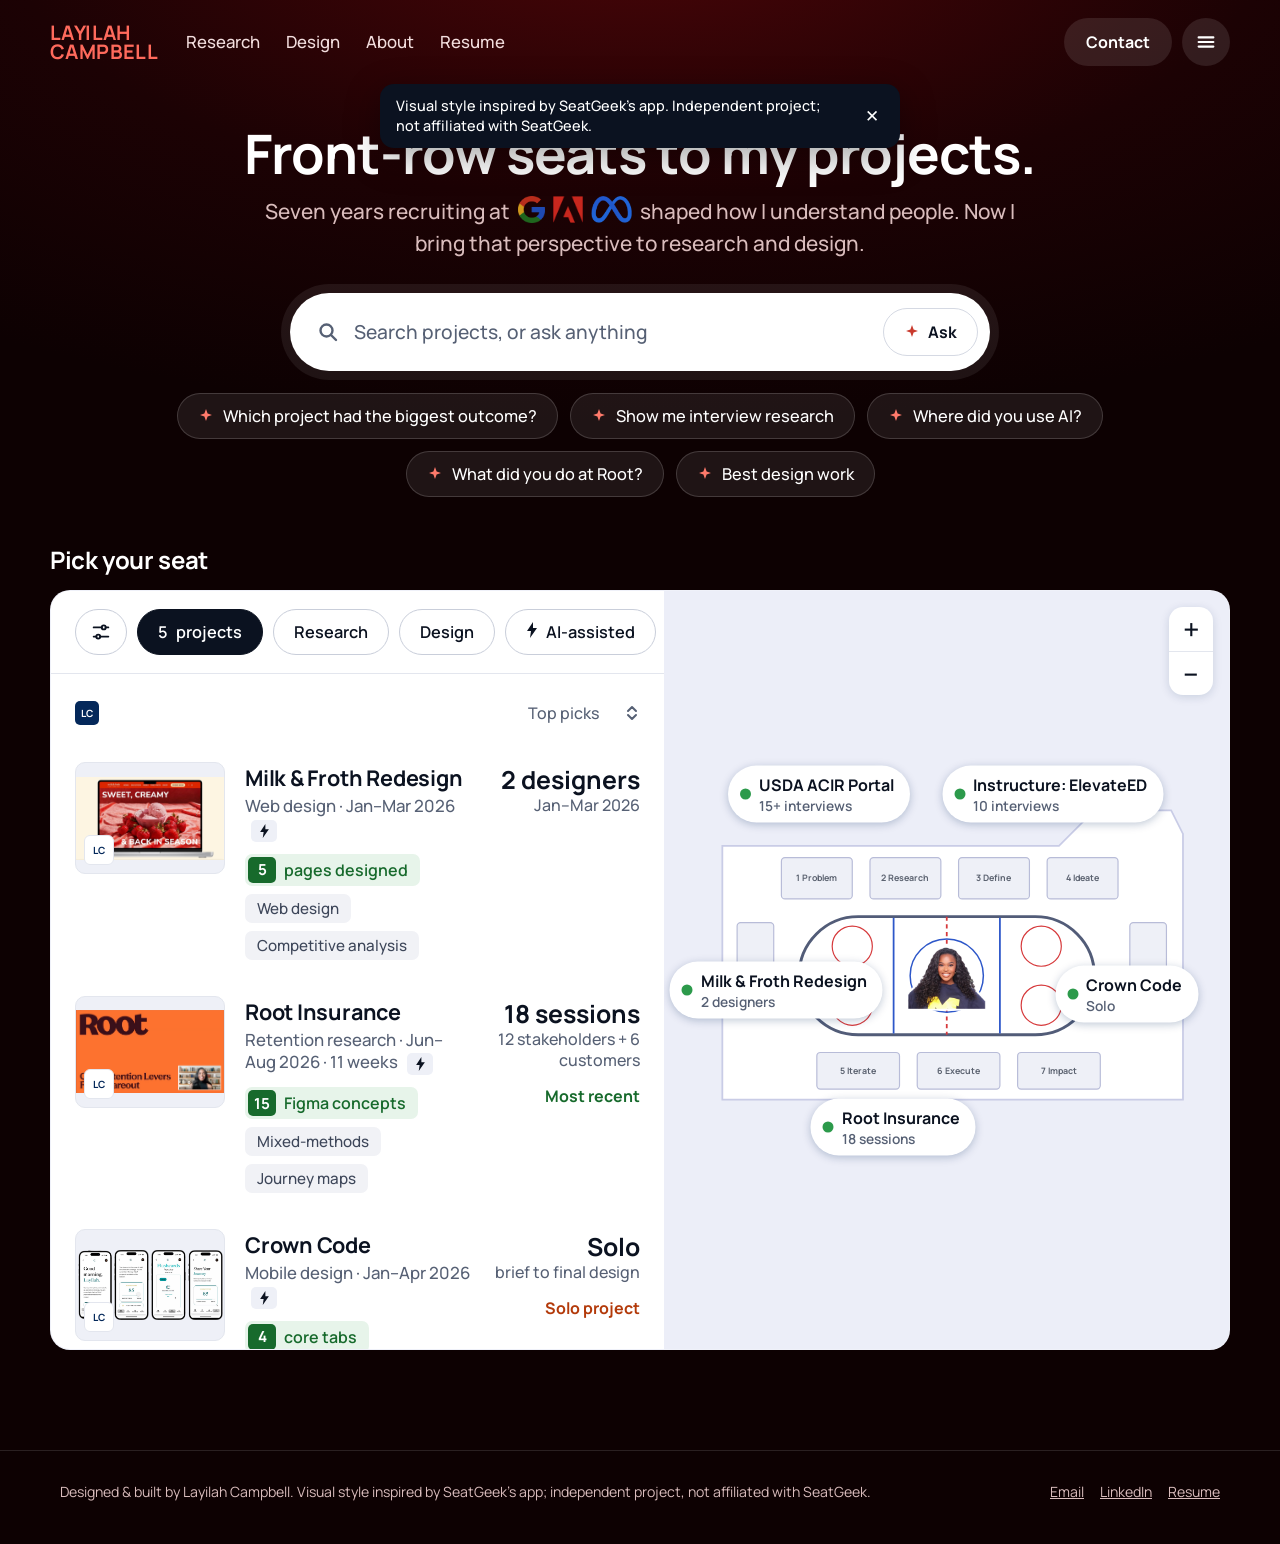
==== commit 74adfa53: "Front page embeds the list and map; Root counts as design too; link previews use the seatgreekportfo" ====
--- a/index.html
+++ b/index.html
@@ -9,7 +9,7 @@
   <meta property="og:site_name" content="Layilah Campbell">
   <meta property="og:title" content="Layilah Campbell: UX Researcher &amp; Designer">
   <meta property="og:description" content="Five UX research and design case studies, shown frame by frame: Milk &amp; Froth, Root Insurance, Crown Code, USDA ACIR and Instructure ElevateED.">
-  <meta property="og:image" content="https://layilahnasser.github.io/seatgeekportfolio/assets/img/og-card.jpg">
+  <meta property="og:image" content="https://layilahnasser.github.io/seatgreekportfolio-/assets/img/og-card.jpg">
   <meta property="og:image:width" content="1200">
   <meta property="og:image:height" content="630">
   <meta property="og:image:alt" content="Layilah Campbell, UX research and design portfolio">
--- a/css/styles.css
+++ b/css/styles.css
@@ -1081,9 +1081,9 @@
 .skip { z-index: 100; }
 
 /* app (home) */
-body[data-page="home"] { overflow: hidden; height: 100dvh; }
-body[data-page="home"] main { display: block; width: auto; }
-body[data-page="home"] main > :not(.sr-only) { width: auto; margin: 0; max-width: none; }
+body[data-page="projects"] { overflow: hidden; height: 100dvh; }
+body[data-page="projects"] main { display: block; width: auto; }
+body[data-page="projects"] main > :not(.sr-only) { width: auto; margin: 0; max-width: none; }
 .sg-app { position: fixed; top: 76px; left: 0; right: 0; bottom: 0; display: grid; grid-template-columns: minmax(420px, 44%) 1fr; background: var(--sg-bg); border-radius: 22px 22px 0 0; overflow: hidden; }
 .sg-list { background: #fff; overflow-y: auto; scrollbar-width: thin; padding-bottom: 80px; }
 .sg-chips { position: sticky; top: 0; z-index: 3; display: flex; gap: 10px; padding: 18px 24px; background: #fff; border-bottom: 1px solid var(--sg-line); overflow-x: auto; scrollbar-width: none; }
@@ -1148,3 +1148,59 @@
 @media (max-width: 800px) { .sg-row { grid-template-columns: 100px 1fr; } .sg-thumb { width: 100px; height: 82px; } .sg-pn { display: none; } }
 @media (max-width: 800px) { .sg-notify { display: none !important; } }
 .case-hero .shot--hero img { max-height: 520px; width: 100%; object-fit: contain; object-position: center; background: #f1f2f6; }
+
+/* ---- Front page (dark maroon): headline, search-or-ask, chips, featured carousel ---- */
+body[data-page="home"] { background: radial-gradient(ellipse 90% 55% at 50% -8%, #4a0508 0, #1c0204 55%, #0d0102 100%) fixed #0d0102; color: #fff; min-height: 100dvh; }
+body[data-page="home"] .hud { position: relative; background: transparent; }
+body[data-page="home"] main > .fp { width: min(1180px, 100% - 48px); margin: 0 auto; }
+.sg-bar--front { max-width: 1180px; margin: 0 auto; padding: 0; height: 84px; gap: 28px; }
+.sg-brand--red { color: #ff6a5c; font-size: 1.25rem; }
+.sg-links { display: flex; gap: 26px; } .sg-links a { color: #f3dede; font: 500 1.05rem "Manrope", sans-serif; text-decoration: none; padding: 8px 0; border-bottom: 2px solid transparent; } .sg-links a:hover { color: #fff; border-bottom-color: #ff6a5c; } .sg-links a:focus-visible { outline: 3px solid #fff; outline-offset: 3px; }
+body[data-page="home"] .sg-ic, body[data-page="home"] .sg-pill { background: rgba(255,255,255,.1); }
+body[data-page="home"] .sg-menu { right: 0; top: 74px; }
+body[data-page="home"] .footer { background: transparent; border-top: 1px solid rgba(255,255,255,.12); color: #d9bcbc; } body[data-page="home"] .footer p, body[data-page="home"] .footer a { color: #d9bcbc; }
+.fp { padding: 40px 0 70px; text-align: center; }
+.fp-h { margin: 0 0 12px; font: 800 clamp(2rem, 5vw, 3.4rem)/1.08 "Manrope", sans-serif; letter-spacing: -.02em; color: #fff; text-shadow: none; }
+.fp-sub { margin: 0 0 34px; font: 500 clamp(1.05rem, 2vw, 1.3rem) "Manrope", sans-serif; color: #d9bcbc; }
+.fp-search { width: min(700px, 100%); margin: 0 auto 22px; display: flex; align-items: center; gap: 10px; padding: 12px 12px 12px 26px; border-radius: 999px; background: #fff; color: var(--sg-ink); box-shadow: 0 0 0 9px rgba(255,255,255,.07); }
+.fp-search:focus-within { box-shadow: 0 0 0 4px #fff, 0 0 0 8px #ff6a5c; }
+.fp-mag { width: 24px; height: 24px; color: #566074; flex: none; } .fp-search input { flex: 1; min-width: 0; border: 0; outline: 0; background: transparent; font: 500 1.2rem "Manrope", sans-serif; color: var(--sg-ink); padding: 14px 4px; } .fp-search input::placeholder { color: #566074; opacity: 1; }
+.fp-ask { all: unset; box-sizing: border-box; cursor: pointer; display: inline-flex; align-items: center; gap: 8px; min-height: 48px; padding: 0 20px; border-radius: 999px; border: 1px solid #d5d9e3; background: #fff; color: var(--sg-ink); font: 700 1rem "Manrope", sans-serif; } .fp-ask:hover { background: #f4f6fc; } .fp-ask:focus-visible { outline: 3px solid var(--sg-blue); outline-offset: 2px; }
+.fp-sp { display: inline-grid; place-items: center; color: #c93a2d; } .fp-sp svg { width: 16px; height: 16px; } .fp-chip .fp-sp { color: #ff7a6b; }
+.fp-chips { list-style: none; margin: 0 auto; padding: 0; max-width: 940px; display: flex; flex-wrap: wrap; justify-content: center; gap: 12px; }
+.fp-chip { all: unset; box-sizing: border-box; cursor: pointer; display: inline-flex; align-items: center; gap: 9px; min-height: 46px; padding: 0 20px; border-radius: 999px; background: rgba(255,255,255,.08); border: 1px solid rgba(255,255,255,.16); color: #fff; font: 500 1.02rem "Manrope", sans-serif; } .fp-chip:hover { background: rgba(255,255,255,.16); } .fp-chip:focus-visible { outline: 3px solid #fff; outline-offset: 3px; }
+.fp-answer { width: min(760px, 100%); margin: 28px auto 0; padding: 22px 26px 20px; border-radius: 18px; background: #fff; color: var(--sg-ink); text-align: left; box-shadow: 0 14px 44px rgba(0,0,0,.45); outline: none; } .fp-answer[hidden] { display: none; }
+.fp-ans-top { display: flex; align-items: center; gap: 10px; margin-bottom: 8px; } .fp-ans-top h2 { margin: 0; flex: 1; font: 800 1.2rem "Manrope", sans-serif; color: var(--sg-ink); text-shadow: none; }
+.fp-close { all: unset; cursor: pointer; width: 40px; height: 40px; display: grid; place-items: center; border-radius: 50%; color: var(--sg-ink); } .fp-close:hover { background: #f1f2f6; } .fp-close:focus-visible { outline: 3px solid var(--sg-blue); }
+.fp-answer p { margin: 0 0 12px; font: 500 1.05rem/1.55 "Manrope", sans-serif; color: #263043; }
+.fp-ans-links { list-style: none; margin: 0 0 12px; padding: 0; display: flex; flex-wrap: wrap; gap: 8px; } .fp-ans-links a { display: inline-flex; align-items: center; min-height: 44px; padding: 0 18px; border-radius: 999px; background: var(--navy); color: #fff; font: 700 .98rem "Manrope", sans-serif; text-decoration: none; } .fp-ans-links a:hover { background: var(--navy-2); } .fp-ans-links a:focus-visible, .fp-answer a:focus-visible { outline: 3px solid var(--sg-blue); outline-offset: 2px; }
+.fp-answer p a { color: var(--sg-blue); font-weight: 700; } .fp-answer .fp-note { margin: 0; font-size: .85rem; color: #566074; }
+.fp-feat { margin-top: 64px; padding-top: 30px; border-top: 1px solid rgba(255,255,255,.12); text-align: left; }
+.fp-feat-head { display: flex; justify-content: space-between; align-items: center; margin-bottom: 22px; } .fp-feat-head h2 { margin: 0; font: 800 1.45rem "Manrope", sans-serif; color: #fff; text-shadow: none; }
+.fp-arrows { display: flex; background: rgba(255,255,255,.1); border-radius: 999px; overflow: hidden; } .fp-arrows button { all: unset; cursor: pointer; width: 50px; height: 46px; display: grid; place-items: center; color: #fff; font: 700 1.5rem "Manrope", sans-serif; } .fp-arrows button:hover { background: rgba(255,255,255,.14); } .fp-arrows button:focus-visible { outline: 3px solid #fff; outline-offset: -3px; }
+.fp-cards { list-style: none; margin: 0; padding: 0 0 8px; display: flex; gap: 20px; overflow-x: auto; scroll-snap-type: x mandatory; scrollbar-width: none; } .fp-cards::-webkit-scrollbar { display: none; }
+.fp-card { position: relative; flex: 0 0 calc((100% - 60px) / 4); scroll-snap-align: start; min-width: 250px; }
+.fp-img { display: block; aspect-ratio: 16 / 10; border-radius: 14px; overflow: hidden; background: #f1f2f6; border: 1px solid rgba(255,255,255,.12); } .fp-img img { width: 100%; height: 100%; object-fit: contain; transition: transform .35s; } .fp-card:hover .fp-img img { transform: scale(1.04); }
+.fp-save { all: unset; cursor: pointer; position: absolute; top: 10px; right: 10px; width: 44px; height: 44px; display: grid; place-items: center; border-radius: 50%; background: rgba(4,40,90,.55); color: #fff; z-index: 2; } .fp-save svg { width: 24px; height: 24px; } .fp-save[aria-pressed="true"] svg path { fill: #ff6a5c; stroke: #ff6a5c; } .fp-save:focus-visible { outline: 3px solid #fff; outline-offset: 2px; }
+.fp-card h3 { margin: 14px 0 4px; font: 700 1.2rem/1.25 "Manrope", sans-serif; color: #fff; text-shadow: none; } .fp-card h3 a { color: inherit; text-decoration: none; } .fp-card h3 a::after { content: ""; position: absolute; inset: 0 0 auto 0; height: 0; } .fp-card h3 a:hover { text-decoration: underline; text-underline-offset: 4px; } .fp-card h3 a:focus-visible { outline: 3px solid #fff; outline-offset: 3px; }
+.fp-card p { margin: 0; color: #d9bcbc; font: 500 1rem "Manrope", sans-serif; }
+.fp-allrow { margin: 26px 0 0; } .fp-all { color: #fff; font: 700 1.02rem "Manrope", sans-serif; text-underline-offset: 5px; } .fp-all:focus-visible { outline: 3px solid #fff; outline-offset: 3px; }
+@media (max-width: 800px) { .sg-links { display: none; } .sg-bar--front { height: 70px; padding: 0 16px; } body[data-page="home"] .sg-pill { display: inline-flex; min-height: 42px; padding: 0 16px; } .fp { padding-top: 24px; } .fp-search { padding: 8px 8px 8px 18px; } .fp-search input { font-size: 1.05rem; } .fp-ask { padding: 0 14px; } .fp-card { flex-basis: 78%; } .fp-feat-head h2 { font-size: 1.25rem; } body[data-page="home"] main > .fp { width: calc(100% - 32px); } }
+@media (prefers-reduced-motion: reduce) { .fp-img img { transition: none; } }
+.fp-sub { max-width: 760px; margin-left: auto; margin-right: auto; line-height: 1.55; }
+body[data-page="home"] .lg { vertical-align: -.22em; margin: 0 .2em; } body[data-page="home"] .lg img { height: 1.3em; }
+
+.sg-pin { padding: 8px 16px 8px 12px; align-items: center; }
+.sg-pt { display: flex; flex-direction: column; line-height: 1.2; text-align: left; } .sg-pt b { font: 800 1rem "Manrope", sans-serif; } .sg-pm { font: 600 .86rem "Manrope", sans-serif; color: var(--sg-gray); } .sg-pin:hover .sg-pm, .sg-pin.is-hot .sg-pm { color: #cfe0ff; }
+@media (max-width: 800px) { .sg-pn { display: inline; } .sg-pin { padding: 6px 10px 6px 8px; gap: 6px; } .sg-pt b { font-size: .74rem; } .sg-pm { font-size: .68rem; } }
+@media (max-width: 800px) { .sg-venue { width: 88%; } }
+
+/* list and map embedded on the front page */
+.fp-embed { margin-top: 46px; text-align: left; }
+.fp-embed-h { margin: 0 0 14px; font: 800 1.5rem "Manrope", sans-serif; color: #fff; text-shadow: none; }
+.fp-embed .sg-app { position: relative; top: auto; left: auto; right: auto; bottom: auto; height: min(760px, 86dvh); grid-template-columns: minmax(430px, 52%) 1fr; border-radius: 20px; border: 1px solid rgba(255,255,255,.14); }
+.fp-embed .sg-list { height: 100%; } .fp-embed .sg-venue { width: min(94%, 600px); } .fp-embed .sg-zoom { top: 16px; right: 16px; } .fp-embed .sg-zoom button { width: 44px; height: 44px; }
+.fp-embed .sg-row { grid-template-columns: 150px 1fr auto; } .fp-embed .sg-thumb { width: 150px; height: 112px; } .fp-embed .sg-t { font-size: 1.35rem; } .fp-embed .sg-official { font-size: .95rem; } .fp-embed .sg-sub { gap: 8px; } .fp-embed .sg-pin { font-size: .9rem; }
+.fp-embed .sg-mapbtn { position: absolute; bottom: 16px; }
+@media (max-width: 1100px) { .fp-embed .sg-app { grid-template-columns: minmax(380px, 56%) 1fr; } .fp-embed .sg-row { grid-template-columns: 120px 1fr; } .fp-embed .sg-thumb { width: 120px; height: 92px; } }
+@media (max-width: 800px) { .fp-embed .sg-app { display: block; height: min(720px, 82dvh); } .fp-embed .sg-map { position: absolute; inset: 0; } .fp-embed .sg-row { grid-template-columns: 100px 1fr; } .fp-embed .sg-thumb { width: 100px; height: 82px; } .fp-embed .sg-t { font-size: 1.15rem; } }
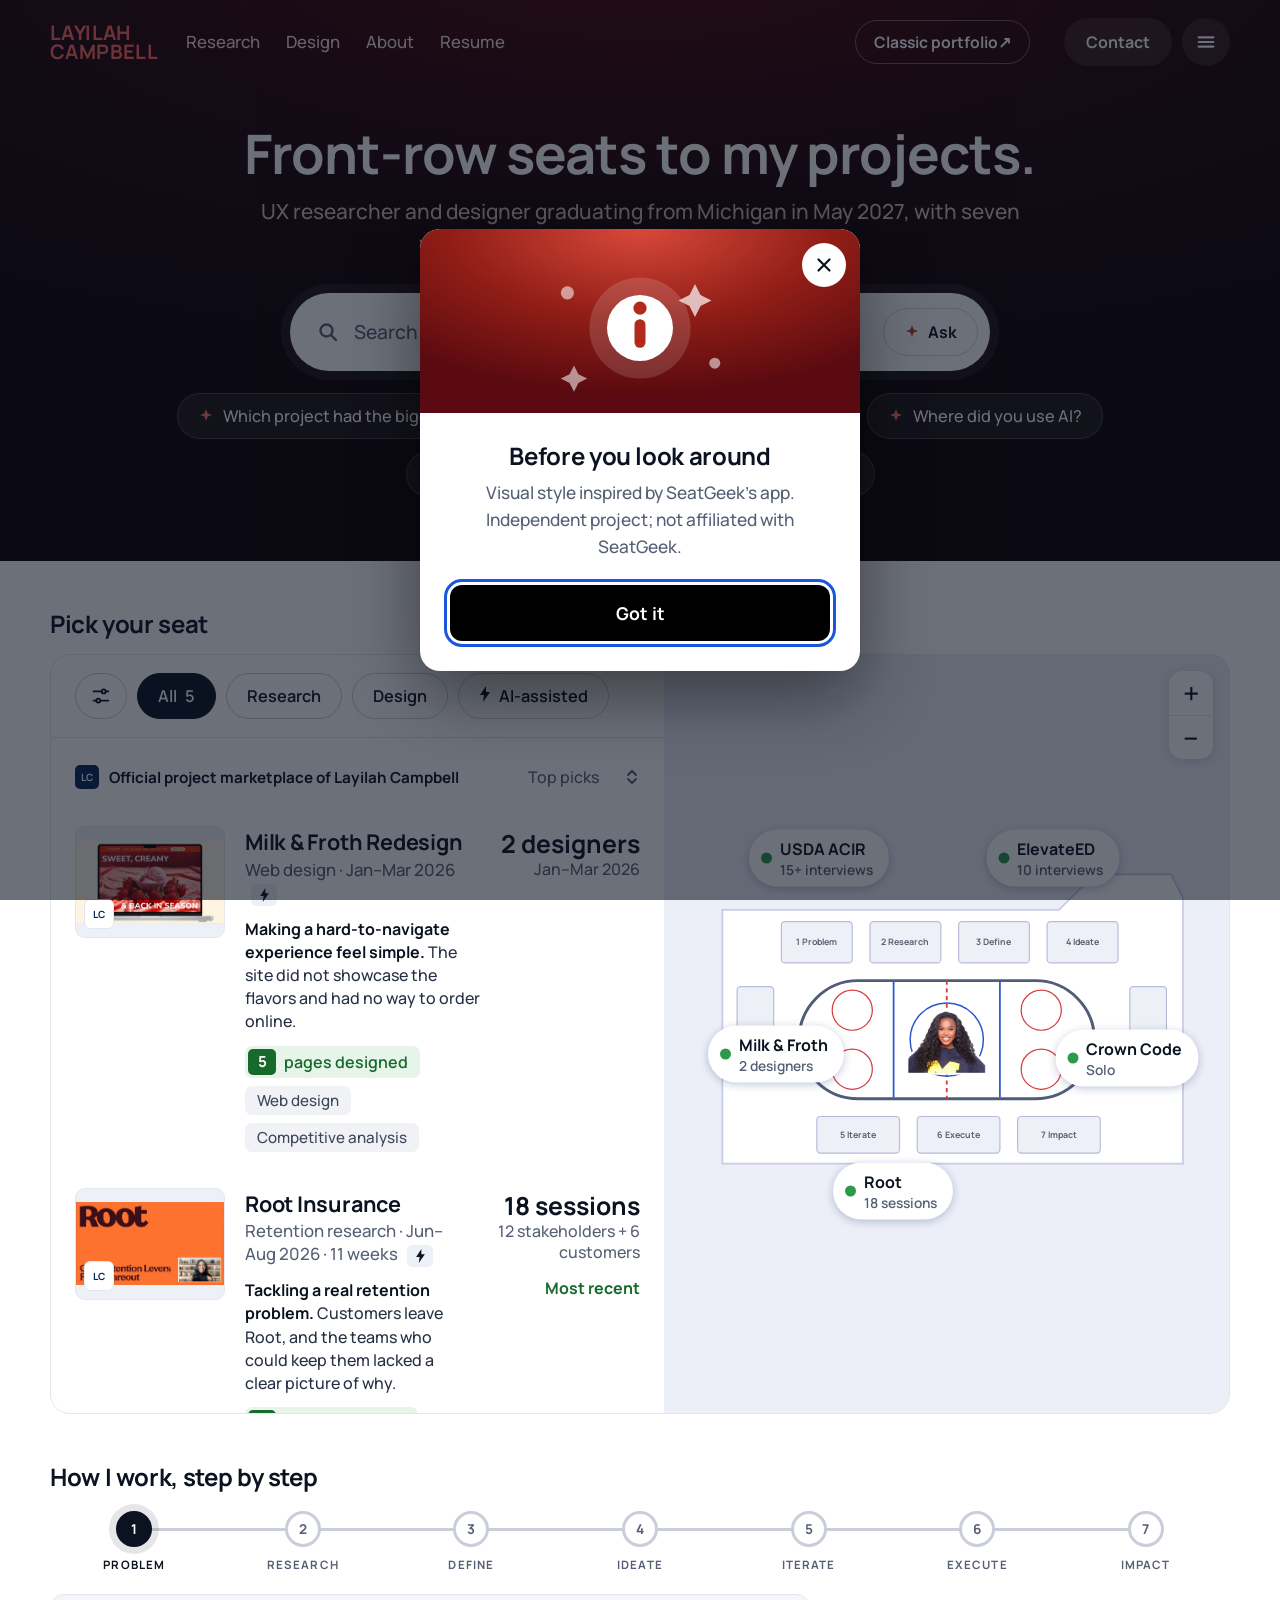
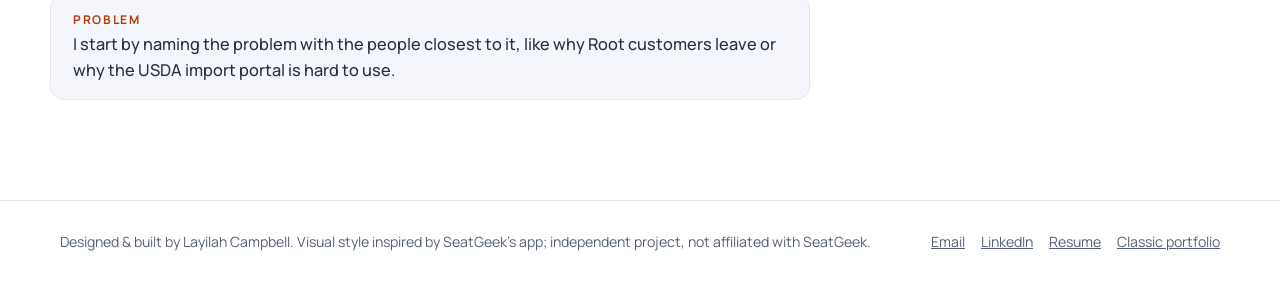
==== commit 65776516: "Resume: add the interactive portfolio link; point old links at the renamed site Co-Authored-By: Clau" ====
--- a/index.html
+++ b/index.html
@@ -9,7 +9,7 @@
   <meta property="og:site_name" content="Layilah Campbell">
   <meta property="og:title" content="Layilah Campbell: UX Researcher &amp; Designer">
   <meta property="og:description" content="Five UX research and design case studies, shown frame by frame: Milk &amp; Froth, Root Insurance, Crown Code, USDA ACIR and Instructure ElevateED.">
-  <meta property="og:image" content="https://layilahnasser.github.io/seatgreekportfolio-/assets/img/og-card.jpg">
+  <meta property="og:image" content="https://layilahnasser.github.io/seatgeekportfolio/assets/img/og-card.jpg">
   <meta property="og:image:width" content="1200">
   <meta property="og:image:height" content="630">
   <meta property="og:image:alt" content="Layilah Campbell, UX research and design portfolio">
--- a/css/styles.css
+++ b/css/styles.css
@@ -678,7 +678,7 @@
 .comp-table tr:last-child th, .comp-table tr:last-child td { border-bottom: 0; }
 .comp-table td.yes { color: var(--accent); font-weight: 700; font-size: 1.15rem; }
 .comp-table td.no { color: var(--muted); }
-.comp-us { background: rgba(198, 242, 74, 0.12); color: #c6f24a !important; }
+.comp-us { background: rgba(198, 242, 74, 0.12); color: #3b6600 !important; }
 .comp-wrap:focus-visible { outline: 3px solid var(--gold-text); outline-offset: 2px; }
 
 .ds-type { display: flex; justify-content: center; }
@@ -1125,7 +1125,7 @@
 .sg-nbtns { display: flex; gap: 10px; flex-wrap: wrap; }
 .sg-btn { display: inline-flex; align-items: center; justify-content: center; min-height: 48px; padding: 0 22px; border-radius: 12px; background: var(--navy); color: #fff; font: 700 1rem "Manrope", sans-serif; text-decoration: none; border: 2px solid var(--navy); flex: 1; } .sg-btn:hover { background: var(--navy-2); } .sg-btn--line { background: #fff; color: var(--navy); } .sg-btn--line:hover { background: var(--sg-bg); } .sg-btn:focus-visible { outline: 3px solid var(--sg-blue); outline-offset: 2px; }
 .sg-mapbtn { display: none; }
-.sg-toast { position: fixed; z-index: 3000; top: 84px; left: 50%; transform: translateX(-50%); width: min(520px, calc(100% - 24px)); display: flex; align-items: center; gap: 8px; padding: 10px 6px 10px 16px; border-radius: 14px; background: var(--sg-ink); color: #fff; box-shadow: 0 10px 34px rgba(0,0,0,.35); transition: opacity .3s, transform .3s; } .sg-toast p { margin: 0; flex: 1; font: 500 .9rem/1.4 "Manrope", sans-serif; } .sg-toast button { all: unset; cursor: pointer; width: 44px; height: 44px; display: grid; place-items: center; border-radius: 8px; } .sg-toast button:focus-visible { outline: 3px solid #fff; } .sg-toast.is-out { opacity: 0; transform: translate(-50%, -10px); }
+.sg-toast { position: fixed; z-index: 3000; bottom: 20px; left: 24px; width: min(430px, calc(100% - 24px)); display: flex; align-items: center; gap: 8px; padding: 10px 6px 10px 16px; border-radius: 14px; background: var(--sg-ink); color: #fff; box-shadow: 0 10px 34px rgba(0,0,0,.35); transition: opacity .3s, transform .3s; } .sg-toast p { margin: 0; flex: 1; font: 500 .9rem/1.4 "Manrope", sans-serif; } .sg-toast button { all: unset; cursor: pointer; width: 44px; height: 44px; display: grid; place-items: center; border-radius: 8px; } .sg-toast button:focus-visible { outline: 3px solid #fff; } .sg-toast.is-out { opacity: 0; transform: translate(-50%, -10px); }
 
 @media (max-width: 1100px) { .sg-app { grid-template-columns: minmax(400px, 52%) 1fr; } .sg-row { grid-template-columns: 150px 1fr; } .sg-thumb { width: 150px; height: 112px; } .sg-side { grid-column: 2; text-align: left; display: flex; align-items: baseline; gap: 10px; flex-wrap: wrap; } .sg-small { margin: 0; max-width: none; } }
 @media (max-width: 800px) {
@@ -1134,7 +1134,7 @@
   .sg-chips { padding: 14px 14px; } .sg-sub { padding: 14px 14px 4px; } .sg-official { font-size: .9rem; } .sg-rows { padding: 4px 14px 90px; } .sg-row { grid-template-columns: 110px 1fr; gap: 12px; } .sg-thumb { width: 110px; height: 90px; } .sg-t { font-size: 1.2rem; } .sg-meta { font-size: .9rem; margin-bottom: 8px; } .sg-big { font-size: 1.15rem; } .sg-small { font-size: .88rem; }
   .sg-venue { width: 96%; } .sg-pin { font-size: .78rem; padding: 6px 9px; }
   .sg-mapbtn { display: inline-flex; align-items: center; justify-content: center; position: fixed; z-index: 8; left: 50%; bottom: 18px; transform: translateX(-50%); min-height: 52px; padding: 0 34px; border-radius: 999px; border: 0; background: var(--sg-ink); color: #fff; font: 800 1.05rem "Manrope", sans-serif; box-shadow: 0 6px 20px rgba(0,0,0,.3); cursor: pointer; } .sg-mapbtn:focus-visible { outline: 3px solid var(--sg-blue); outline-offset: 3px; }
-  .sg-notify { right: 12px; left: 12px; width: auto; bottom: 84px; } .sg-toast { top: 72px; }
+  .sg-notify { right: 12px; left: 12px; width: auto; bottom: 84px; } .sg-toast { bottom: 84px; }
 }
 @media (prefers-reduced-motion: reduce) { .sg-venue, .sg-pin, .sg-row, .sg-toast { transition: none; } }
 /* inner pages inherit the light site; keep the pill nav hidden */
@@ -1204,3 +1204,211 @@
 .fp-embed .sg-mapbtn { position: absolute; bottom: 16px; }
 @media (max-width: 1100px) { .fp-embed .sg-app { grid-template-columns: minmax(380px, 56%) 1fr; } .fp-embed .sg-row { grid-template-columns: 120px 1fr; } .fp-embed .sg-thumb { width: 120px; height: 92px; } }
 @media (max-width: 800px) { .fp-embed .sg-app { display: block; height: min(720px, 82dvh); } .fp-embed .sg-map { position: absolute; inset: 0; } .fp-embed .sg-row { grid-template-columns: 100px 1fr; } .fp-embed .sg-thumb { width: 100px; height: 82px; } .fp-embed .sg-t { font-size: 1.15rem; } }
+
+.sg-std-link { margin-left: auto; margin-right: 6px; display: inline-flex; align-items: center; min-height: 44px; padding: 0 18px; border-radius: 999px; border: 1px solid rgba(255,255,255,.35); color: #fff; font: 700 .98rem "Manrope", sans-serif; text-decoration: none; white-space: nowrap; }
+.sg-std-link:hover { background: rgba(255,255,255,.14); } .sg-std-link:focus-visible { outline: 3px solid #fff; outline-offset: 3px; }
+.sg-bar--front .sg-std-link { margin-left: auto; } .sg-bar--front .sg-right { margin-left: 0; } .sg-std-link--nav { margin-left: 0; }
+.sg-std { border-bottom: 1px solid var(--sg-line); border-radius: 8px 8px 0 0; color: var(--sg-blue) !important; }
+@media (max-width: 1000px) { .sg-std-link { display: none; } }
+
+@media (max-width: 800px) { .fp-chips { flex-wrap: nowrap; justify-content: flex-start; overflow-x: auto; scrollbar-width: none; margin: 0 -16px; padding: 4px 16px 8px; scroll-snap-type: x proximity; } .fp-chips::-webkit-scrollbar { display: none; } .fp-chips li { flex: none; scroll-snap-align: start; } .fp-chip { white-space: nowrap; } }
+.fp-embed .sg-official, .fp-embed .sg-list { color: var(--sg-ink); } .sg-official { color: var(--sg-ink); }
+
+.sg-pain { margin: 0 0 12px; max-width: 34em; color: #263043; font: 500 1rem/1.45 "Manrope", sans-serif; } .sg-pain b { color: var(--sg-ink); }
+.fp-proc { margin: 46px 0 0; text-align: left; } .fp-proc h2 { margin: 0 0 18px; font: 800 1.5rem "Manrope", sans-serif; color: #fff; text-shadow: none; }
+.fp-steps { --p: 0%; list-style: none; margin: 0 0 16px; padding: 0; display: grid; grid-template-columns: repeat(7, 1fr); position: relative; } .fp-steps::before { content: ""; position: absolute; left: calc(100% / 14); right: calc(100% / 14); top: 17px; height: 3px; border-radius: 2px; background: #8b6a6a; }
+.fp-steps li { position: relative; z-index: 1; } .fp-steps button { all: unset; box-sizing: border-box; width: 100%; display: flex; flex-direction: column; align-items: center; gap: 10px; cursor: pointer; padding-bottom: 6px; }
+.fp-dot { width: 36px; height: 36px; border-radius: 50%; display: grid; place-items: center; background: #1c0204; border: 3px solid #8b6a6a; color: #e6cccc; font: 700 .85rem "Manrope", sans-serif; } .fp-lbl { font: 700 .72rem "Manrope", sans-serif; letter-spacing: .1em; text-transform: uppercase; color: #e6cccc; }
+.is-on .fp-dot { background: #fff; border-color: #fff; color: #1c0204; box-shadow: 0 0 0 7px rgba(255,255,255,.16); } .is-on .fp-lbl { color: #fff; } .is-done .fp-dot { border-color: #ff6a5c; color: #ff9b8f; }
+.fp-pan { max-width: 760px; padding: 16px 22px; border-radius: 14px; background: #fff; color: var(--sg-ink); } .fp-pan b { display: block; font: 800 .75rem "Manrope", sans-serif; letter-spacing: .14em; text-transform: uppercase; color: #b33a0a; margin-bottom: 4px; } .fp-pan p { margin: 0; font: 500 1.02rem/1.55 "Manrope", sans-serif; color: #263043; }
+@media (max-width: 700px) { .fp-lbl { position: absolute; width: 1px; height: 1px; overflow: hidden; clip: rect(0 0 0 0); white-space: nowrap; } .fp-dot { width: 32px; height: 32px; } .fp-steps::before { top: 16px; } .fp-pan { padding: 14px 16px; } }
+
+/* dark hero, then light page (header flips on scroll, like SeatGeek) */
+body[data-page="home"] { background: #fff; color: var(--sg-ink); overflow-x: clip; }
+body[data-page="home"] .hud { position: fixed; top: 0; left: 0; right: 0; background: transparent; transition: background .2s, box-shadow .2s; }
+body[data-page="home"].is-light .hud { background: #fff; box-shadow: 0 1px 0 var(--sg-line); }
+body[data-page="home"].is-light .sg-links a { color: #263043; } body[data-page="home"].is-light .sg-links a:hover { color: var(--sg-ink); }
+body[data-page="home"].is-light .sg-std-link { color: var(--sg-ink); border-color: #c9ceda; } body[data-page="home"].is-light .sg-std-link:hover { background: #f1f2f6; }
+body[data-page="home"].is-light .sg-ic, body[data-page="home"].is-light .sg-pill { background: #f1f2f6; color: var(--sg-ink); }
+body[data-page="home"].is-light .sg-brand--red { color: #d62d1f; }
+body[data-page="home"].is-light .sg-bar a:focus-visible, body[data-page="home"].is-light .sg-bar button:focus-visible { outline-color: var(--sg-blue); }
+.fp-hero { position: relative; isolation: isolate; padding: 124px 0 64px; }
+.fp-hero::before { content: ""; position: absolute; z-index: -1; top: 0; bottom: 0; left: 50%; width: 100vw; transform: translateX(-50%); background: radial-gradient(ellipse 90% 70% at 50% -8%, #4a0508 0, #1c0204 60%, #0d0102 100%); }
+body[data-page="home"] .fp { padding-top: 0; }
+.fp-sw { position: relative; width: min(700px, 100%); margin: 0 auto 22px; } .fp-sw .fp-search { margin-bottom: 0; width: 100%; }
+.fp-pop { position: absolute; z-index: 30; top: calc(100% + 10px); left: 0; right: 0; max-height: 440px; overflow-y: auto; text-align: left; padding: 8px 22px 18px; border-radius: 22px; background: #fff; color: var(--sg-ink); box-shadow: 0 18px 50px rgba(0,0,0,.5); } .fp-pop[hidden] { display: none; }
+.fp-pop h2 { margin: 16px 0 10px; font: 800 1.1rem "Manrope", sans-serif; color: var(--sg-ink); text-shadow: none; }
+.fp-pcats { list-style: none; margin: 0; padding: 0; display: flex; flex-wrap: wrap; gap: 10px; } .fp-pcats a { display: inline-flex; align-items: center; gap: 8px; min-height: 46px; padding: 0 18px; border-radius: 999px; border: 1px solid #d5d9e3; color: var(--sg-ink); font: 700 1rem "Manrope", sans-serif; text-decoration: none; } .fp-pcats a:hover { background: #f4f6fc; } .fp-pcats .fp-sp { color: #c93a2d; }
+.fp-plist { list-style: none; margin: 0; padding: 0; } .fp-plist a { display: flex; align-items: center; gap: 14px; min-height: 56px; padding: 6px 8px; border-radius: 10px; color: var(--sg-ink); font: 700 1.05rem "Manrope", sans-serif; text-decoration: none; } .fp-plist a:hover { background: #f4f6fc; }
+.fp-pth { flex: none; width: 52px; height: 44px; border-radius: 8px; overflow: hidden; background: #f1f2f6; } .fp-pth img { width: 100%; height: 100%; object-fit: cover; display: block; }
+.fp-pop a:focus-visible { outline: 3px solid var(--sg-blue); outline-offset: 2px; }
+.fp-trust { display: grid; grid-template-columns: 1fr 1fr; gap: 0; margin: 34px 0 0; border: 1px solid var(--sg-line); border-radius: 18px; background: #fff; color: var(--sg-ink); text-align: left; } .fp-trust > div { display: grid; grid-template-columns: 44px 1fr; column-gap: 14px; padding: 22px 26px; } .fp-trust > div + div { border-left: 1px solid var(--sg-line); }
+.fp-ti { grid-row: span 2; width: 40px; height: 40px; border-radius: 50%; display: grid; place-items: center; background: #e6f4ea; color: var(--sg-green); font: 800 1.1rem "Manrope", sans-serif; } .fp-trust b { font: 800 1.1rem "Manrope", sans-serif; } .fp-trust p { margin: 4px 0 0; font: 500 1rem/1.5 "Manrope", sans-serif; color: var(--sg-gray); }
+.fp-proc h2, .fp-embed-h { color: var(--sg-ink); }
+.fp-steps::before { background: #c9ceda; } .fp-dot { background: #fff; border-color: #c9ceda; color: var(--sg-gray); } .fp-lbl { color: var(--sg-gray); }
+.is-on .fp-dot { background: var(--sg-ink); border-color: var(--sg-ink); color: #fff; box-shadow: 0 0 0 7px rgba(11,18,32,.1); } .is-on .fp-lbl { color: var(--sg-ink); } .is-done .fp-dot { border-color: #c93a2d; color: #b33a0a; }
+.fp-pan { background: #f4f6fc; border: 1px solid var(--sg-line); }
+.fp-embed .sg-app { border-color: var(--sg-line); }
+body[data-page="home"] .footer { background: #fff; border-top: 1px solid var(--sg-line); color: var(--sg-gray); } body[data-page="home"] .footer p, body[data-page="home"] .footer a { color: var(--sg-gray); }
+@media (max-width: 800px) { .fp-hero { padding-top: 100px; } .fp-trust { grid-template-columns: 1fr; } .fp-trust > div + div { border-left: 0; border-top: 1px solid var(--sg-line); } .fp-pop { padding: 6px 14px 14px; } }
+/* sticky next-steps bar on case studies (like a ticket-buying bar) */
+.sg-buy { position: fixed; z-index: 55; left: 0; right: 0; bottom: 0; padding: 12px 20px calc(12px + env(safe-area-inset-bottom)); background: #fff; border-top: 1px solid var(--sg-line); box-shadow: 0 -8px 30px rgba(11,18,32,.12); transform: translateY(110%); transition: transform .25s; } .sg-buy.is-in { transform: none; }
+.sg-buy-in { max-width: 1180px; margin: 0 auto; display: flex; align-items: center; gap: 12px; } .sg-buy-in p { margin: 0 auto 0 0; min-width: 0; display: flex; flex-direction: column; } .sg-buy-in b { font: 800 1.05rem "Manrope", sans-serif; color: var(--sg-ink); white-space: nowrap; overflow: hidden; text-overflow: ellipsis; } .sg-buy-in small { font: 500 .9rem "Manrope", sans-serif; color: var(--sg-gray); }
+.sg-buy-b { flex: none; display: inline-flex; align-items: center; min-height: 48px; padding: 0 26px; border-radius: 10px; background: var(--sg-ink); color: #fff; font: 700 1.02rem "Manrope", sans-serif; text-decoration: none; } .sg-buy-b:hover { background: #263043; } .sg-buy-b--o { background: #fff; color: var(--sg-ink); border: 1px solid #c9ceda; } .sg-buy-b--o:hover { background: #f4f6fc; } .sg-buy-b:focus-visible { outline: 3px solid var(--sg-blue); outline-offset: 2px; }
+body[data-page="project"] { padding-bottom: 76px; }
+@media (max-width: 600px) { .sg-buy-b--o { display: none; } .sg-buy { padding-left: 16px; padding-right: 16px; } }
+@media (prefers-reduced-motion: reduce) { .sg-buy, body[data-page="home"] .hud { transition: none; } }
+
+.case-meta--3 { grid-template-columns: repeat(3, 1fr); } @media (max-width: 760px) { .case-meta--3 { grid-template-columns: 1fr; } }
+.fold-h { margin: 34px 0 10px; font-size: 1.25rem; }
+
+.meta-line { display: flex; flex-wrap: wrap; gap: 4px 0; margin: 12px 0 0; font: 600 1rem/1.5 "Manrope", sans-serif; color: #263043; } .meta-line span:not(:last-child)::after { content: "\00b7"; margin: 0 12px; color: #6b7487; } .meta-sub { margin: 6px 0 0; font: 500 .98rem/1.5 "Manrope", sans-serif; color: #566074; } .meta-sub b { color: #263043; }
+.glance-boxes li { padding: 14px 18px; line-height: 1.45; }
+.expand-row { display: flex; justify-content: flex-end; margin: 0 0 10px; }
+@media (max-width: 640px) { .meta-line span:not(:last-child)::after { margin: 0 8px; } .expand-row { justify-content: flex-start; } }
+
+/* before / after screens: side by side, compact (click an image to enlarge) */
+.compare { margin: 0 0 22px; }
+.compare-label { margin: 0 0 8px !important; font-weight: 700; color: var(--sg-ink); }
+.compare-pair { display: grid; grid-template-columns: repeat(2, minmax(0, 1fr)); gap: 16px; align-items: start; }
+.compare-pair .shot { margin: 0; } .compare-pair figcaption { font-weight: 600; color: var(--sg-ink); font-size: .85rem; }
+.compare-pair--single { grid-template-columns: 1fr; }
+.cmp-col { min-width: 0; }
+.cmp-tag { margin: 0 0 6px !important; font: 800 .78rem "Manrope", sans-serif; text-transform: uppercase; letter-spacing: .1em; color: var(--sg-gray); } .cmp-tag--after { color: var(--sg-green); }
+.compare--page { margin: 0 0 24px; padding-bottom: 20px; border-bottom: 1px solid var(--line); }
+.compare--page .compare-label { display: flex; align-items: center; gap: 10px; font-size: 1.1rem; }
+.compare--page .shot img, .compare--page .shot--full img { width: 100%; max-height: 380px; object-fit: cover; object-position: top; background: #fdf3e4; cursor: zoom-in; }
+.cmp-after--multi { display: grid; grid-template-columns: 2fr 1fr; gap: 10px; align-items: start; } .cmp-after .shot { margin: 0; }
+.cmp-after--multi .shot:last-child img { object-fit: cover; }
+@media (max-width: 700px) { .compare-pair { grid-template-columns: 1fr; } .compare--page .shot img, .compare--page .shot--full img { max-height: 320px; } }
+@media (max-width: 800px) { .sg-toast { left: 12px; } }
+
+.sg-modal { position: fixed; inset: 0; z-index: 4000; display: grid; place-items: center; padding: 20px; background: rgba(11,18,32,.6); }
+.sg-modal-card { width: min(440px, 100%); padding: 28px 28px 24px; border-radius: 20px; background: #fff; color: var(--sg-ink); box-shadow: 0 24px 70px rgba(0,0,0,.45); text-align: left; outline: none; }
+.sg-modal-card h2 { margin: 0 0 10px; font: 800 1.4rem "Manrope", sans-serif; color: var(--sg-ink); text-shadow: none; }
+.sg-modal-card p { margin: 0 0 22px; font: 500 1.05rem/1.55 "Manrope", sans-serif; color: #263043; }
+.sg-modal-ok { all: unset; box-sizing: border-box; cursor: pointer; display: inline-flex; align-items: center; justify-content: center; min-height: 48px; padding: 0 30px; border-radius: 999px; background: var(--sg-ink); color: #fff; font: 700 1.02rem "Manrope", sans-serif; } .sg-modal-ok:hover { background: #263043; } .sg-modal-ok:focus-visible { outline: 3px solid var(--sg-blue); outline-offset: 3px; }
+
+.is-solo .sg-std-link, .is-solo .sg-std, .is-solo .sg-std-foot { display: none !important; }
+
+/* design system: colors and typography together */
+.ct { display: grid; grid-template-columns: 1fr 1fr; gap: 18px; align-items: start; } .ct .shot { margin: 0; } .ct img { width: 100%; max-height: 420px; object-fit: contain; object-position: top; background: #fff; }
+.ct .ds-type { display: block; } .ct .ds-type .shot img { width: 100%; max-height: 420px; }
+.sws { list-style: none; margin: 6px 0 10px; padding: 0; display: flex; gap: 10px; flex-wrap: wrap; } .sws li { display: flex; flex-direction: column; justify-content: flex-end; min-width: 150px; min-height: 62px; padding: 8px 12px; border-radius: 10px; border: 1px solid rgba(128,128,128,.35); background: var(--sw); color: var(--on); font-weight: 700; font-size: .85rem; } .sws small { font-weight: 600; font-size: .8rem; }
+.tf { margin: 0 0 14px; font-weight: 600; font-size: 1rem; }
+@media (max-width: 760px) { .ct { grid-template-columns: 1fr; } }
+
+/* working artifacts: one at a time, picked with buttons */
+.art-lead { margin: 16px 0 0; font-size: 1rem; color: var(--muted); } .art-lead b { margin-right: 8px; color: var(--strong); font-weight: 800; }
+.art-tabs { display: flex; flex-wrap: wrap; gap: 10px; margin: 10px 0 14px; }
+.art-tabs button { all: unset; cursor: pointer; box-sizing: border-box; min-height: 44px; padding: 0 18px; border-radius: 999px; border: 1px solid var(--line); background: var(--panel); color: var(--strong); font-weight: 600; font-size: 1rem; display: inline-flex; align-items: center; }
+.art-tabs button:hover { border-color: var(--strong); } .art-tabs button[aria-selected="true"] { background: var(--strong); color: var(--bg, #fff); border-color: var(--strong); } .art-tabs button:focus-visible, .art-nav button:focus-visible { outline: 3px solid var(--cyan); outline-offset: 2px; }
+.art-panel { border: 1px solid var(--line); border-radius: 18px; background: var(--panel); padding: 14px; }
+.art-slide[hidden] { display: none; } .art-slide .shot { margin: 0; } .art-slide .shot > img, .art-slide .shot img { display: block; width: auto; max-width: 100%; max-height: 480px; margin: 0 auto; object-fit: contain; cursor: zoom-in; background: #fff; }
+.art-slide figcaption { margin-top: 12px; font-size: .95rem; line-height: 1.5; }
+.art-ctl { display: flex; align-items: center; justify-content: space-between; gap: 16px; margin-top: 10px; }
+.art-hint { font-size: .85rem; color: var(--muted); }
+.art-nav { display: flex; align-items: center; gap: 6px; border: 1px solid var(--line); border-radius: 999px; padding: 2px; background: var(--panel); } .art-nav button { all: unset; cursor: pointer; width: 44px; height: 40px; display: grid; place-items: center; border-radius: 999px; font-weight: 700; font-size: 1.5rem; color: var(--strong); } .art-nav button:hover { background: var(--line); }
+.art-ct { min-width: 56px; text-align: center; font-weight: 700; font-size: .9rem; color: var(--strong); }
+@media (max-width: 700px) { .art-slide .shot img { max-height: 320px; } .art-ctl { flex-wrap: wrap; } }
+
+.concept-t { margin: 0; padding: 12px 14px 4px; font-size: 1.02rem; line-height: 1.3; font-weight: 800; }
+.concept-t { font-family: inherit; color: var(--strong); }
+
+/* case-study progress: boxes that fill in, short names on phones, sidebar on wide screens */
+.fprog { display: none !important; }
+.fstrip { overflow: visible !important; box-shadow: none; }
+.fcell:first-child { border-radius: 12px 0 0 12px; } .fcell:last-child { border-radius: 0 12px 12px 0; }
+.fcell[data-state] .fm { height: 40px; }
+.fcell .fm::before { content: "" !important; display: block !important; width: 20px; height: 20px; box-sizing: border-box; border: 2px solid var(--muted); border-radius: 5px; background: var(--panel, #fff); font-size: 14px; line-height: 16px; text-align: center; text-shadow: none !important; }
+.fcell[data-state="done"] .fm::before { content: "\2713" !important; background: var(--cyan); border-color: var(--cyan); color: #fff !important; font-weight: 800; }
+.fcell[data-state="now"] .fm::before { background: radial-gradient(circle, var(--cyan) 0 4px, #fff 5px) !important; border-color: #fff; }
+.fs { display: none; }
+@media (max-width: 1099px) { .fstrip-nav .fn { display: flex; flex-direction: column; align-items: center; gap: 0; padding: 8px 0 2px; font-size: .7rem; } .fs { display: block; font-size: .62rem; font-weight: 600; letter-spacing: 0; text-transform: none; } .fl { display: none !important; } }
+.sidetl { display: none; list-style: none; margin: 0; padding: 0; }
+@media (min-width: 1100px) {
+  body[data-page="project"] main { padding-left: 190px; }
+  .fstrip-nav { display: none; }
+  .sidetl { display: block; position: fixed; left: 28px; top: 50%; transform: translateY(-50%); z-index: 20; }
+  .sidetl li { position: relative; padding: 0 0 34px 34px; } .sidetl li:last-child { padding-bottom: 0; }
+  .sidetl li::before { content: ""; position: absolute; left: 9px; top: 20px; bottom: -2px; width: 2px; background: var(--bd); } .sidetl li:last-child::before { display: none; } .sidetl li[data-state="done"]::before { background: var(--cyan); }
+  .sidetl a { display: block; text-decoration: none; color: var(--muted); font-weight: 600; font-size: .95rem; line-height: 20px; }
+  .sidetl a::before { content: ""; position: absolute; left: 0; top: 0; width: 20px; height: 20px; box-sizing: border-box; border: 2px solid var(--muted); border-radius: 50%; background: var(--panel, #fff); text-align: center; font: 800 12px/16px inherit; color: #fff; }
+  .sidetl li[data-state="done"] a::before { content: "\2713"; background: var(--cyan); border-color: var(--cyan); }
+  .sidetl li[data-state="now"] a { color: var(--strong); font-weight: 800; } .sidetl li[data-state="now"] a::before { border-color: var(--cyan); box-shadow: inset 0 0 0 4px var(--cyan); }
+  .sidetl a:focus-visible { outline: 3px solid var(--cyan); outline-offset: 3px; }
+}
+.fcell { min-width: 0; }
+
+/* thin sticky bar on small screens */
+.tb { display: none; }
+@media (max-width: 1099px) {
+  .fstrip-nav { display: none !important; }
+  .tb { display: block; position: sticky; top: var(--tb-top, 64px); z-index: 30; margin: 0 0 14px; background: var(--bg, #fff); border-bottom: 1px solid var(--bd); box-shadow: 0 4px 12px rgba(0,0,0,.08); transition: transform .2s; }
+  .tb--away { transform: translateY(-110%); }
+  .tb-b { all: unset; box-sizing: border-box; width: 100%; min-height: 44px; display: flex; align-items: center; gap: 10px; padding: 0 16px; cursor: pointer; font-weight: 700; font-size: .95rem; color: var(--strong); }
+  .tb-b:focus-visible, .tb-l a:focus-visible { outline: 3px solid var(--cyan); outline-offset: -3px; }
+  .tb-c { font-weight: 600; color: var(--muted); }
+  .tb-v { margin-left: auto; width: 10px; height: 10px; border-right: 2px solid var(--muted); border-bottom: 2px solid var(--muted); transform: rotate(45deg); margin-top: -4px; }
+  .tb-b[aria-expanded="true"] .tb-v { transform: rotate(225deg); margin-top: 4px; }
+  .tb-l { list-style: none; margin: 0; padding: 6px 8px 10px; background: var(--bg, #fff); } .tb-l[hidden] { display: none; }
+  .tb-l a { display: flex; align-items: center; gap: 12px; min-height: 44px; padding: 0 8px; text-decoration: none; color: var(--soft-2, var(--strong)); font-weight: 600; font-size: 1rem; }
+  .tb-x { width: 20px; height: 20px; box-sizing: border-box; border: 2px solid var(--muted); border-radius: 5px; display: grid; place-items: center; font: 800 13px/1 inherit; color: #fff; }
+  .tb-l li[data-state="done"] .tb-x { background: var(--cyan); border-color: var(--cyan); } .tb-l li[data-state="done"] .tb-x::before { content: "\2713"; }
+  .tb-l li[data-state="now"] a { font-weight: 800; color: var(--strong); } .tb-l li[data-state="now"] .tb-x { border-color: var(--cyan); background: radial-gradient(circle, var(--cyan) 0 4px, transparent 5px); }
+}
+@media (prefers-reduced-motion: reduce) { .tb { transition: none; } }
+
+/* About page in the style of a ticket-marketplace category page */
+body[data-page="about"] main > .ab-hero { width: 100%; max-width: none; margin: 0; }
+body[data-page="about"] main > .ab-body { margin-inline: auto; }
+.ab-in { width: min(var(--maxw), 100% - 2 * var(--gutter)); margin-inline: auto; }
+.ab-hero { position: relative; color: #fff; padding: 84px 0 52px; background: linear-gradient(180deg, rgba(13,1,2,.15), rgba(13,1,2,.85)), radial-gradient(ellipse 90% 90% at 70% 0, #5a0a10 0, #1c0204 60%, #0d0102 100%); }
+.ab-hw { display: flex; justify-content: space-between; align-items: flex-end; gap: 32px; }
+.ab-eb { margin: 0 0 14px; font: 700 .85rem "Manrope", sans-serif; letter-spacing: .12em; text-transform: uppercase; color: #ff9b8f; }
+.ab-hero h1 { margin: 0 0 10px; font: 800 clamp(2.4rem, 6vw, 4rem)/1.05 "Manrope", sans-serif; letter-spacing: -.02em; color: #fff; text-shadow: none; }
+.ab-lede { margin: 0; max-width: 620px; font: 500 1.2rem/1.5 "Manrope", sans-serif; color: #f1d9d9; }
+.ab-hw img { flex: none; width: 260px; height: 300px; object-fit: cover; object-position: top; border-radius: 18px; border: 1px solid rgba(255,255,255,.2); }
+.ab-pills { display: flex; flex-wrap: wrap; gap: 10px; margin: 26px 0 8px; }
+.ab-pills a { display: inline-flex; align-items: center; min-height: 46px; padding: 0 20px; border-radius: 999px; border: 1px solid #d5d9e3; background: #fff; color: var(--sg-ink); font: 600 1.02rem "Manrope", sans-serif; text-decoration: none; }
+.ab-pills a:hover { border-color: var(--sg-ink); } .ab-pills a.is-on { background: var(--sg-ink); color: #fff; border-color: var(--sg-ink); } .ab-pills a:focus-visible { outline: 3px solid var(--sg-blue); outline-offset: 2px; }
+.ab-grid { display: grid; grid-template-columns: minmax(0, 1fr) 340px; gap: 48px; align-items: start; }
+.ab-h { margin: 34px 0 6px; font: 800 1.6rem "Manrope", sans-serif; color: var(--sg-ink); scroll-margin-top: 96px; }
+.ab-rows { list-style: none; margin: 0; padding: 0; }
+.ab-rows li { display: grid; grid-template-columns: 150px 1fr; gap: 18px; align-items: start; padding: 22px 0; border-top: 1px solid var(--sg-line); } .ab-rows li:first-child { border-top: 0; }
+.ab-d { font: 800 1.2rem "Manrope", sans-serif; color: var(--sg-ink); } .ab-d small { display: block; margin-top: 2px; font: 500 1rem "Manrope", sans-serif; color: var(--sg-gray); }
+.ab-t { margin: 0; font: 800 1.2rem "Manrope", sans-serif; color: var(--sg-ink); } .ab-x { margin: 6px 0 0; max-width: 580px; font: 500 1.02rem/1.55 "Manrope", sans-serif; color: #263043; }
+.ab-side { position: sticky; top: 96px; margin-top: 34px; border: 1px solid var(--sg-line); border-radius: 16px; padding: 6px 22px; background: #fff; }
+.ab-side div { display: grid; grid-template-columns: 44px 1fr; column-gap: 12px; padding: 18px 0; } .ab-side div + div { border-top: 1px solid var(--sg-line); }
+.ab-side i { grid-row: span 2; width: 40px; height: 40px; border-radius: 50%; background: #e6f4ea; color: var(--sg-green); display: grid; place-items: center; font: 800 1.1rem "Manrope", sans-serif; font-style: normal; }
+.ab-side b { font: 800 1.05rem "Manrope", sans-serif; color: var(--sg-ink); } .ab-side p { margin: 4px 0 0; font: 500 .98rem/1.5 "Manrope", sans-serif; color: var(--sg-gray); }
+@media (max-width: 900px) { .ab-grid { grid-template-columns: 1fr; gap: 0; } .ab-side { position: static; margin-top: 20px; } .ab-rows li { grid-template-columns: 1fr; gap: 6px; } .ab-hero { padding: 56px 0 36px; } .ab-hw img { display: none; } }
+body[data-page="about"] main > .path-section { margin-top: 10px; }
+body[data-page="about"] main > .ab-navw { margin-bottom: 0; }
+
+body[data-page="about"] .ab-grid { grid-template-columns: minmax(0, 1fr); }
+.comp-table caption { padding: 12px 0 8px 18px; }
+
+/* header: solid as soon as the page scrolls, so hero text never shows through it */
+body[data-page="home"].is-stuck .hud { background: #1c0204; box-shadow: 0 1px 0 rgba(255,255,255,.1); }
+body[data-page="home"].is-light .hud { background: #fff; box-shadow: 0 1px 0 var(--sg-line); }
+/* search suggestions sit above the sections below the hero */
+.fp-hero { z-index: 20; }
+body[data-page="home"] .fp-embed, body[data-page="home"] .fp-proc { position: relative; z-index: 1; }
+
+/* notice pop-up: illustrated top, centered message, full-width button */
+.sg-modal-card { position: relative; width: min(440px, 100%); padding: 0; overflow: hidden; text-align: center; }
+.sg-modal-art { background: radial-gradient(ellipse 80% 90% at 50% 0, #d9483a 0, #8f1d16 55%, #5a0a10 100%); padding: 22px 0 8px; } .sg-modal-art svg { width: 220px; height: 154px; display: block; margin: 0 auto; }
+.sg-modal-body { padding: 26px 30px 30px; }
+.sg-modal-card h2 { margin: 0 0 8px; font: 800 1.5rem "Manrope", sans-serif; }
+.sg-modal-card p { margin: 0 0 24px; font: 500 1.08rem/1.55 "Manrope", sans-serif; color: #566074; }
+.sg-modal-ok { width: 100%; min-height: 56px; border-radius: 12px; background: #000; font-size: 1.1rem; }
+.sg-modal-x { all: unset; box-sizing: border-box; position: absolute; top: 14px; right: 14px; width: 44px; height: 44px; display: grid; place-items: center; border-radius: 50%; background: #fff; color: #0b1220; cursor: pointer; z-index: 2; } .sg-modal-x svg { width: 22px; height: 22px; } .sg-modal-x:hover { background: #f1f2f6; } .sg-modal-x:focus-visible { outline: 3px solid #0b1220; outline-offset: 2px; box-shadow: 0 0 0 5px #fff; }
+
+.glance-boxes--2 { grid-template-columns: repeat(2, 1fr); }
+@media (max-width: 700px) { .glance-boxes--2 { grid-template-columns: 1fr; } }
+
+.sg-short { display: none; }
+@media (max-width: 520px) { .sg-et .sg-long { display: none; } .sg-et .sg-short { display: inline; } }
+@media (max-width: 520px) { .sg-bar:not(.sg-bar--front) .sg-right .sg-ic[aria-label="Search all projects"] { display: none; } .sg-et b { font-size: .88rem; } .sg-et small { font-size: .8rem; } }
+@media (max-width: 520px) { .sg-av { display: none; } .sg-event { padding-left: 14px; } }
